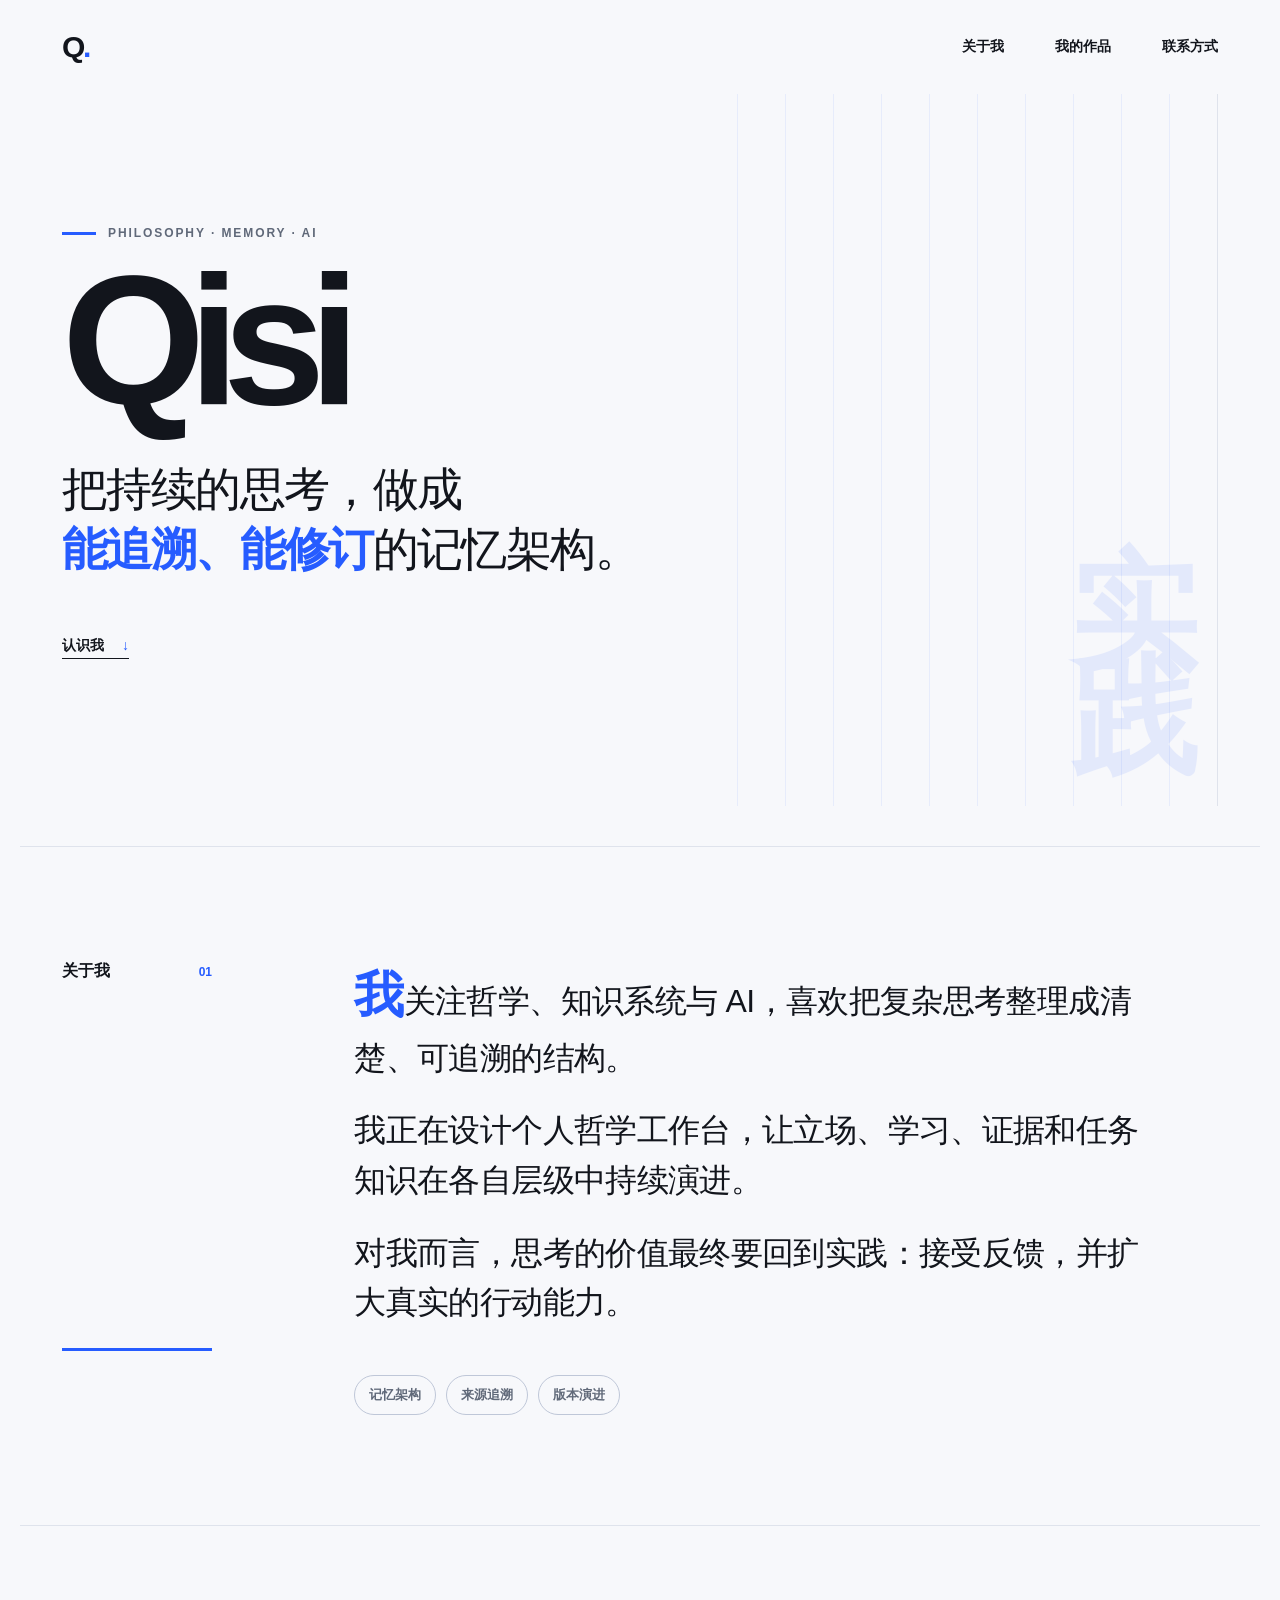
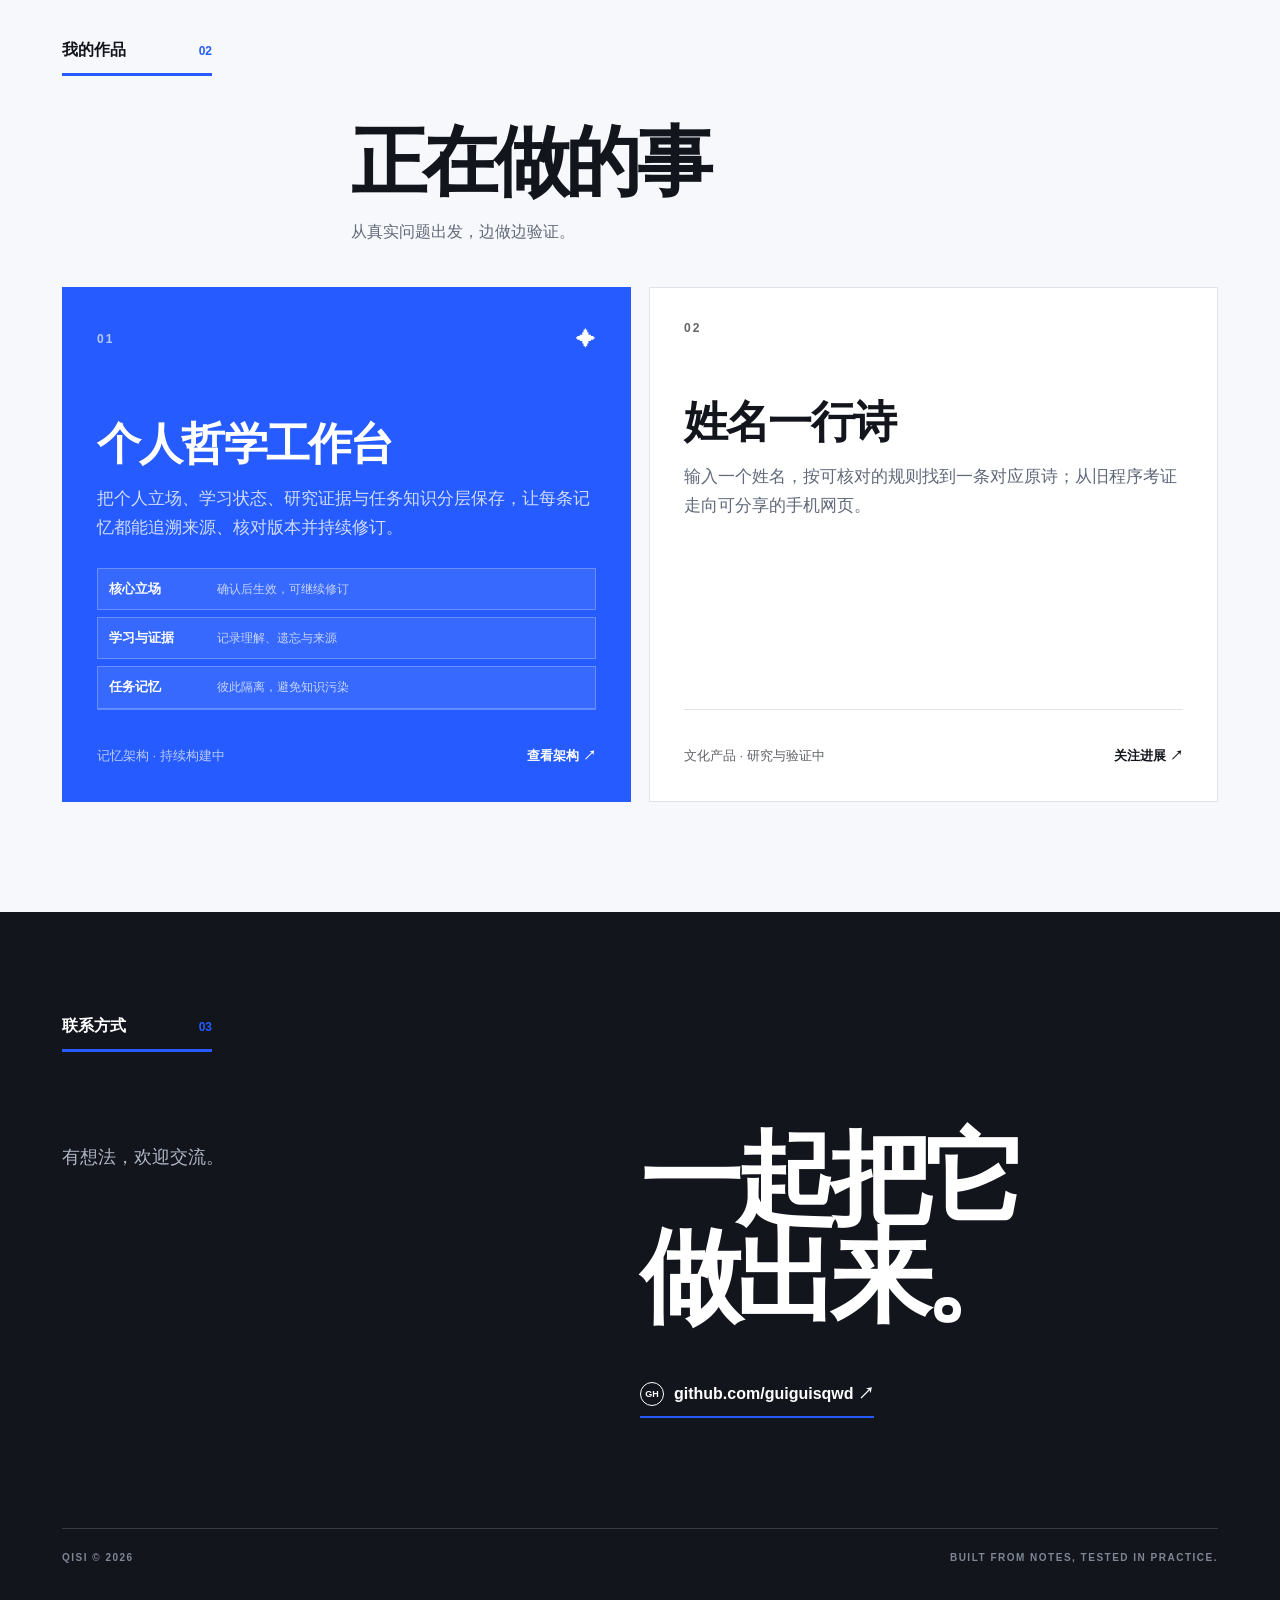
==== index.html @ e253b4a1 "Publish personal homepage" ====
<!doctype html>
<html lang="zh-CN">
<head>
  <meta charset="utf-8">
  <meta name="viewport" content="width=device-width, initial-scale=1">
  <meta name="description" content="Qisi 的个人主页：个人哲学工作台、记忆架构与正在进行的作品。">
  <meta name="theme-color" content="#f7f8fb">
  <title>Qisi · 个人哲学工作台与记忆架构</title>
  <style>
    :root{--ink:#12151c;--paper:#f7f8fb;--white:#fff;--blue:#265cff;--line:#dfe3ec;--muted:#606979}
    *{box-sizing:border-box}html{scroll-behavior:smooth}body{margin:0;background:var(--paper);color:var(--ink);font-family:Arial,"PingFang SC","Microsoft YaHei",sans-serif;font-size:16px;line-height:1.7;overflow-x:hidden}a{color:inherit;text-decoration:none}::selection{color:#fff;background:var(--blue)}
    .site-nav{position:absolute;inset:0 0 auto;z-index:10;max-width:1240px;height:94px;margin:auto;padding:0 42px;display:flex;align-items:center;justify-content:space-between}.monogram{font:800 30px/1 Arial,sans-serif;letter-spacing:-.08em}.monogram span{color:var(--blue)}.nav-links{display:flex;gap:clamp(24px,4vw,56px);font-size:14px;font-weight:700}.nav-links a{position:relative}.nav-links a::after{content:"";position:absolute;left:0;right:100%;bottom:-7px;height:2px;background:var(--blue);transition:right .2s ease}.nav-links a:hover::after,.nav-links a:focus-visible::after{right:0}
    .hero{min-height:720px;height:94vh;max-height:920px;position:relative;display:flex;flex-direction:column;justify-content:center;max-width:1240px;margin:auto;padding:110px 42px 70px;overflow:hidden}.hero::before{content:"";position:absolute;inset:94px 42px 40px 54%;background:repeating-linear-gradient(90deg,transparent 0 47px,rgba(38,92,255,.08) 47px 48px);border-right:1px solid var(--line)}.hero-kicker{display:flex;align-items:center;gap:12px;color:var(--muted);font:700 12px/1 Arial,sans-serif;letter-spacing:.16em}.hero-kicker span{width:34px;height:3px;background:var(--blue)}.hero h1{margin:30px 0 8px;font:800 clamp(88px,15vw,184px)/.78 Arial,sans-serif;letter-spacing:-.09em;position:relative}.hero-line{margin:38px 0 0;max-width:700px;font-size:clamp(25px,3.6vw,48px);line-height:1.32;letter-spacing:-.035em;position:relative}.hero-line em{color:var(--blue);font-style:normal;font-weight:750}.down-link{width:max-content;margin-top:54px;font-size:14px;font-weight:700;border-bottom:1px solid var(--ink)}.down-link span{margin-left:14px;color:var(--blue)}.hero-mark{position:absolute;right:6%;bottom:9%;color:var(--blue);font:800 clamp(74px,10vw,132px)/.82 "PingFang SC",sans-serif;opacity:.09;letter-spacing:-.1em}
    .section{max-width:1240px;margin:auto;padding:110px 42px}.section-label{display:flex;align-items:baseline;justify-content:space-between;width:150px;padding-bottom:10px;border-bottom:3px solid var(--blue);font-weight:800}.section-label span{color:var(--blue);font:700 12px/1 Arial,sans-serif}.about{border-top:1px solid var(--line);display:grid;grid-template-columns:190px 1fr;column-gap:8vw}.about-copy{max-width:790px}.about-copy p{margin:0 0 23px;font-size:clamp(22px,2.5vw,34px);line-height:1.55;letter-spacing:-.02em}.about-copy p:first-child::first-letter{color:var(--blue);font-size:1.55em;font-weight:800}.principles{grid-column:2;display:flex;gap:10px;flex-wrap:wrap;margin-top:24px}.principles span{padding:8px 14px;border:1px solid #bfc7d8;border-radius:99px;color:var(--muted);font-size:13px;font-weight:700}
    .work{border-top:1px solid var(--line)}.work-heading{margin:48px 0 42px 25%}.work-heading h2{margin:0;font-size:clamp(42px,6vw,76px);line-height:1;letter-spacing:-.06em}.work-heading p{margin:18px 0 0;color:var(--muted)}.project-grid{display:grid;grid-template-columns:repeat(2,minmax(0,1fr));gap:18px}.project-card{min-height:430px;display:flex;flex-direction:column;padding:34px;border:1px solid var(--line);background:var(--white);transition:transform .2s ease,box-shadow .2s ease}.project-card:hover{transform:translateY(-4px);box-shadow:0 18px 46px rgba(24,34,68,.09)}.project-card.featured{color:#fff;background:var(--blue);border-color:var(--blue)}.card-top,.card-bottom{display:flex;align-items:center;justify-content:space-between}.project-index{font:700 12px/1 Arial,sans-serif;letter-spacing:.18em;opacity:.66}.spark{font-size:20px}.project-card h3{margin:65px 0 18px;font-size:clamp(28px,4vw,44px);line-height:1.05;letter-spacing:-.04em}.project-card>p{max-width:500px;margin:0;color:var(--muted);font-size:17px}.project-card.featured>p{color:rgba(255,255,255,.78)}.memory-layers{display:grid;gap:7px;margin-top:25px}.memory-layer{display:grid;grid-template-columns:96px 1fr;align-items:center;gap:12px;padding:9px 11px;border:1px solid rgba(255,255,255,.25);background:rgba(255,255,255,.08);font-size:12px}.memory-layer strong{font-size:13px}.memory-layer span{color:rgba(255,255,255,.72)}.card-bottom{gap:20px;margin-top:auto;padding-top:35px;border-top:1px solid var(--line);font-size:13px}.featured .card-bottom{border-color:rgba(255,255,255,.26)}.card-bottom>span{opacity:.67}.card-bottom a{display:inline-flex;align-items:center;gap:5px;font-weight:800;white-space:nowrap}
    .contact{max-width:none;padding:100px max(42px,calc((100vw - 1156px)/2));color:#fff;background:var(--ink)}.contact-content{display:grid;grid-template-columns:1fr 1fr;align-items:end;margin-top:78px}.contact-kicker{align-self:start;margin:12px 0 0;color:#aeb5c4;font-size:18px}.contact h2{margin:0;font-size:clamp(58px,8vw,108px);line-height:.96;letter-spacing:-.07em}.contact-link{grid-column:2;width:max-content;display:inline-flex;align-items:center;gap:10px;margin-top:54px;padding-bottom:8px;border-bottom:2px solid var(--blue);font-weight:700}.gh-mark{display:inline-grid;place-items:center;width:24px;height:24px;border:1px solid currentColor;border-radius:50%;font:800 9px/1 Arial,sans-serif}footer{display:flex;justify-content:space-between;gap:20px;margin-top:110px;padding-top:22px;border-top:1px solid #353a45;color:#7f8796;font:700 10px/1.3 Arial,sans-serif;letter-spacing:.15em}
    @media(max-width:720px){.site-nav{height:72px;padding:0 20px}.nav-links{gap:18px;font-size:12px}.nav-links a:first-child{display:none}.hero{min-height:640px;height:90vh;padding:92px 20px 48px}.hero::before{inset:72px 20px 32px 68%}.hero h1{font-size:clamp(78px,27vw,124px)}.hero-line{font-size:27px}.hero-mark{right:7%;bottom:7%;font-size:74px}.section{padding:76px 20px}.about{grid-template-columns:1fr}.about-copy{margin-top:44px}.about-copy p{font-size:22px}.principles{grid-column:1}.work-heading{margin:44px 0 34px}.project-grid{grid-template-columns:1fr}.project-card{min-height:390px;padding:28px}.contact{padding:78px 20px 38px}.contact-content{grid-template-columns:1fr;margin-top:52px}.contact h2{margin-top:32px;font-size:64px}.contact-link{grid-column:1;font-size:14px}footer{align-items:flex-start;flex-direction:column;margin-top:88px}}
    @media(prefers-reduced-motion:reduce){html{scroll-behavior:auto}*,*::before,*::after{transition:none!important}}
  </style>
</head>
<body>
  <nav class="site-nav" aria-label="页面导航"><a class="monogram" href="#top" aria-label="返回顶部">Q<span>.</span></a><div class="nav-links"><a href="#about">关于我</a><a href="#work">我的作品</a><a href="#contact">联系方式</a></div></nav>
  <main>
    <section class="hero" id="top"><div class="hero-kicker"><span></span> PHILOSOPHY · MEMORY · AI</div><h1>Qisi</h1><p class="hero-line">把持续的思考，做成<br><em>能追溯、能修订</em>的记忆架构。</p><a class="down-link" href="#about">认识我 <span aria-hidden="true">↓</span></a><div class="hero-mark" aria-hidden="true">实<br>践</div></section>
    <section class="section about" id="about"><div class="section-label">关于我 <span>01</span></div><div class="about-copy"><p>我关注哲学、知识系统与 AI，喜欢把复杂思考整理成清楚、可追溯的结构。</p><p>我正在设计个人哲学工作台，让立场、学习、证据和任务知识在各自层级中持续演进。</p><p>对我而言，思考的价值最终要回到实践：接受反馈，并扩大真实的行动能力。</p></div><div class="principles" aria-label="关注方向"><span>记忆架构</span><span>来源追溯</span><span>版本演进</span></div></section>
    <section class="section work" id="work"><div class="section-label">我的作品 <span>02</span></div><div class="work-heading"><h2>正在做的事</h2><p>从真实问题出发，边做边验证。</p></div><div class="project-grid">
      <article class="project-card featured" id="architecture"><div class="card-top"><span class="project-index">01</span><span class="spark" aria-hidden="true">✦</span></div><h3>个人哲学工作台</h3><p>把个人立场、学习状态、研究证据与任务知识分层保存，让每条记忆都能追溯来源、核对版本并持续修订。</p><div class="memory-layers" aria-label="记忆架构的三个层次"><div class="memory-layer"><strong>核心立场</strong><span>确认后生效，可继续修订</span></div><div class="memory-layer"><strong>学习与证据</strong><span>记录理解、遗忘与来源</span></div><div class="memory-layer"><strong>任务记忆</strong><span>彼此隔离，避免知识污染</span></div></div><div class="card-bottom"><span>记忆架构 · 持续构建中</span><a href="#architecture">查看架构 ↗</a></div></article>
      <article class="project-card"><div class="card-top"><span class="project-index">02</span></div><h3>姓名一行诗</h3><p>输入一个姓名，按可核对的规则找到一条对应原诗；从旧程序考证走向可分享的手机网页。</p><div class="card-bottom"><span>文化产品 · 研究与验证中</span><a href="#contact">关注进展 ↗</a></div></article>
    </div></section>
    <section class="section contact" id="contact"><div class="section-label">联系方式 <span>03</span></div><div class="contact-content"><p class="contact-kicker">有想法，欢迎交流。</p><h2>一起把它<br>做出来。</h2><a class="contact-link" href="https://github.com/guiguisqwd" target="_blank" rel="noreferrer"><span class="gh-mark" aria-hidden="true">GH</span> github.com/guiguisqwd ↗</a></div><footer><span>QISI © 2026</span><span>BUILT FROM NOTES, TESTED IN PRACTICE.</span></footer></section>
  </main>
</body>
</html>
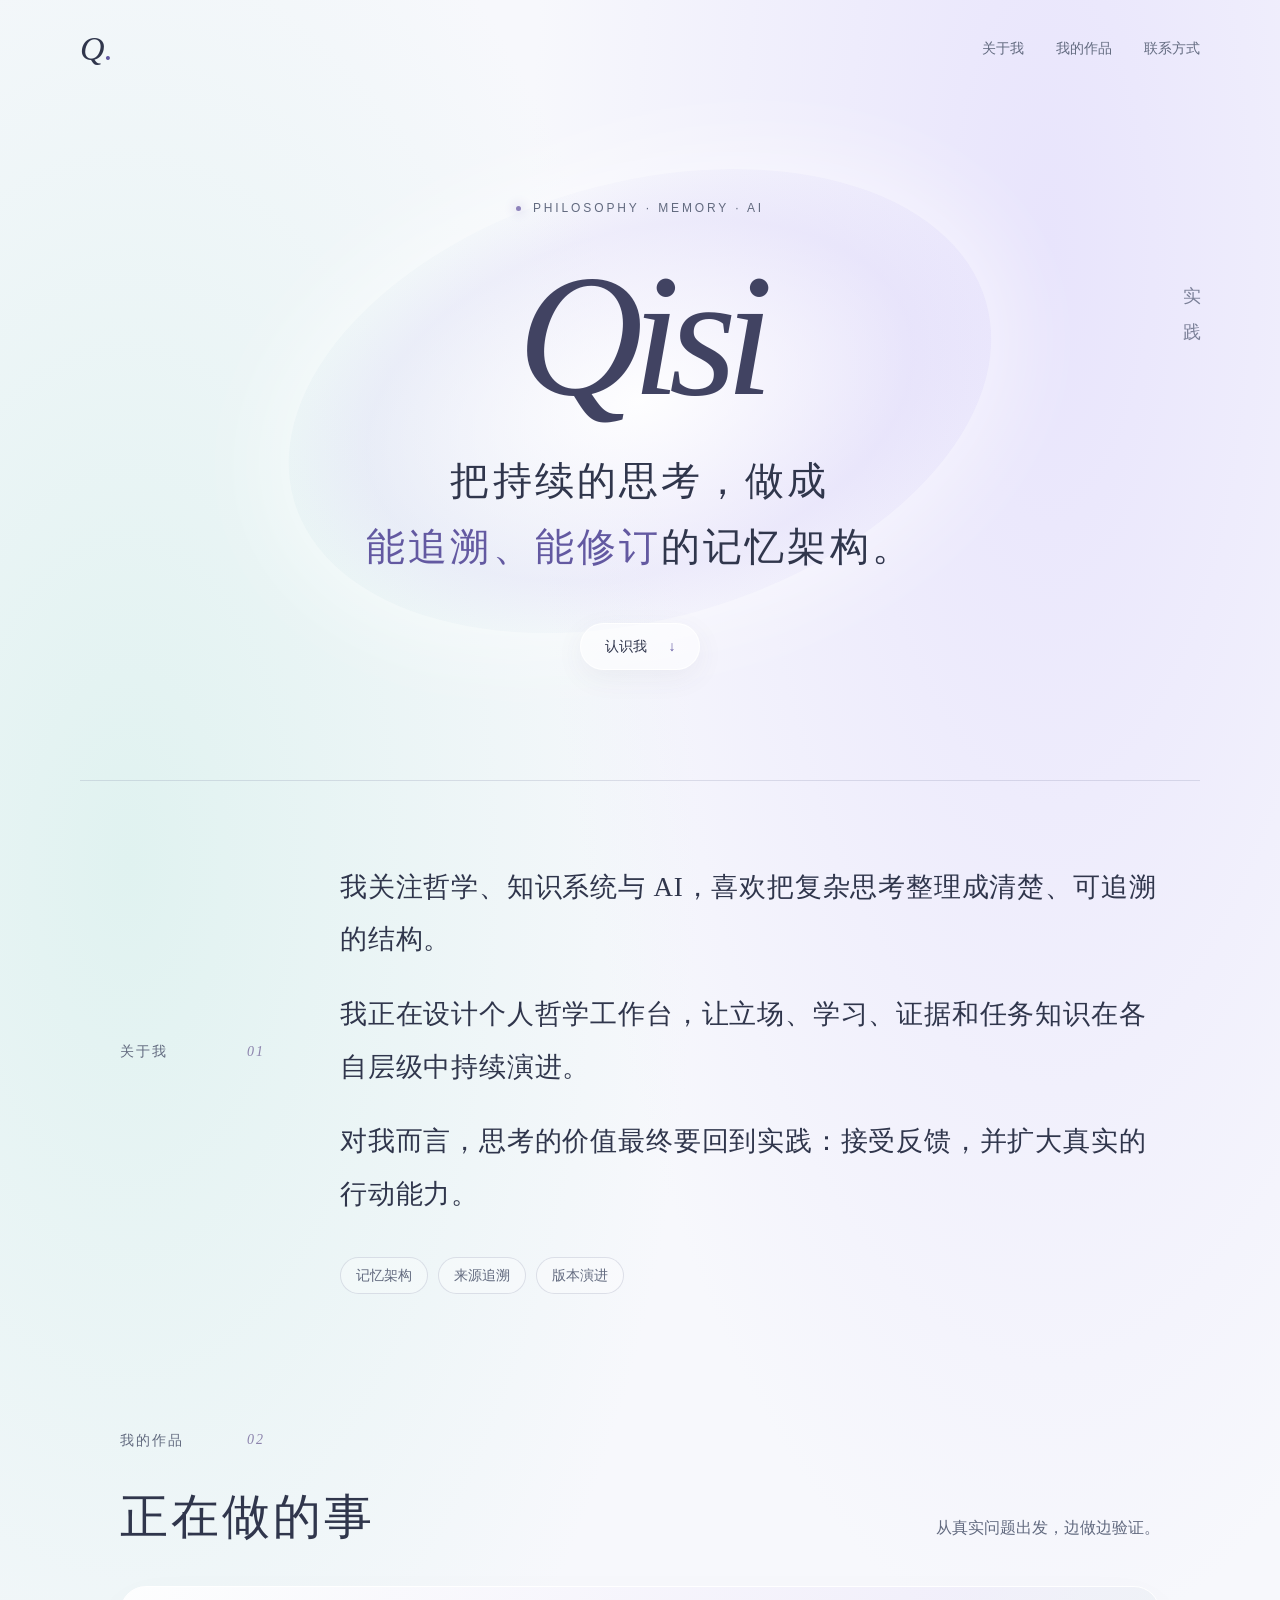
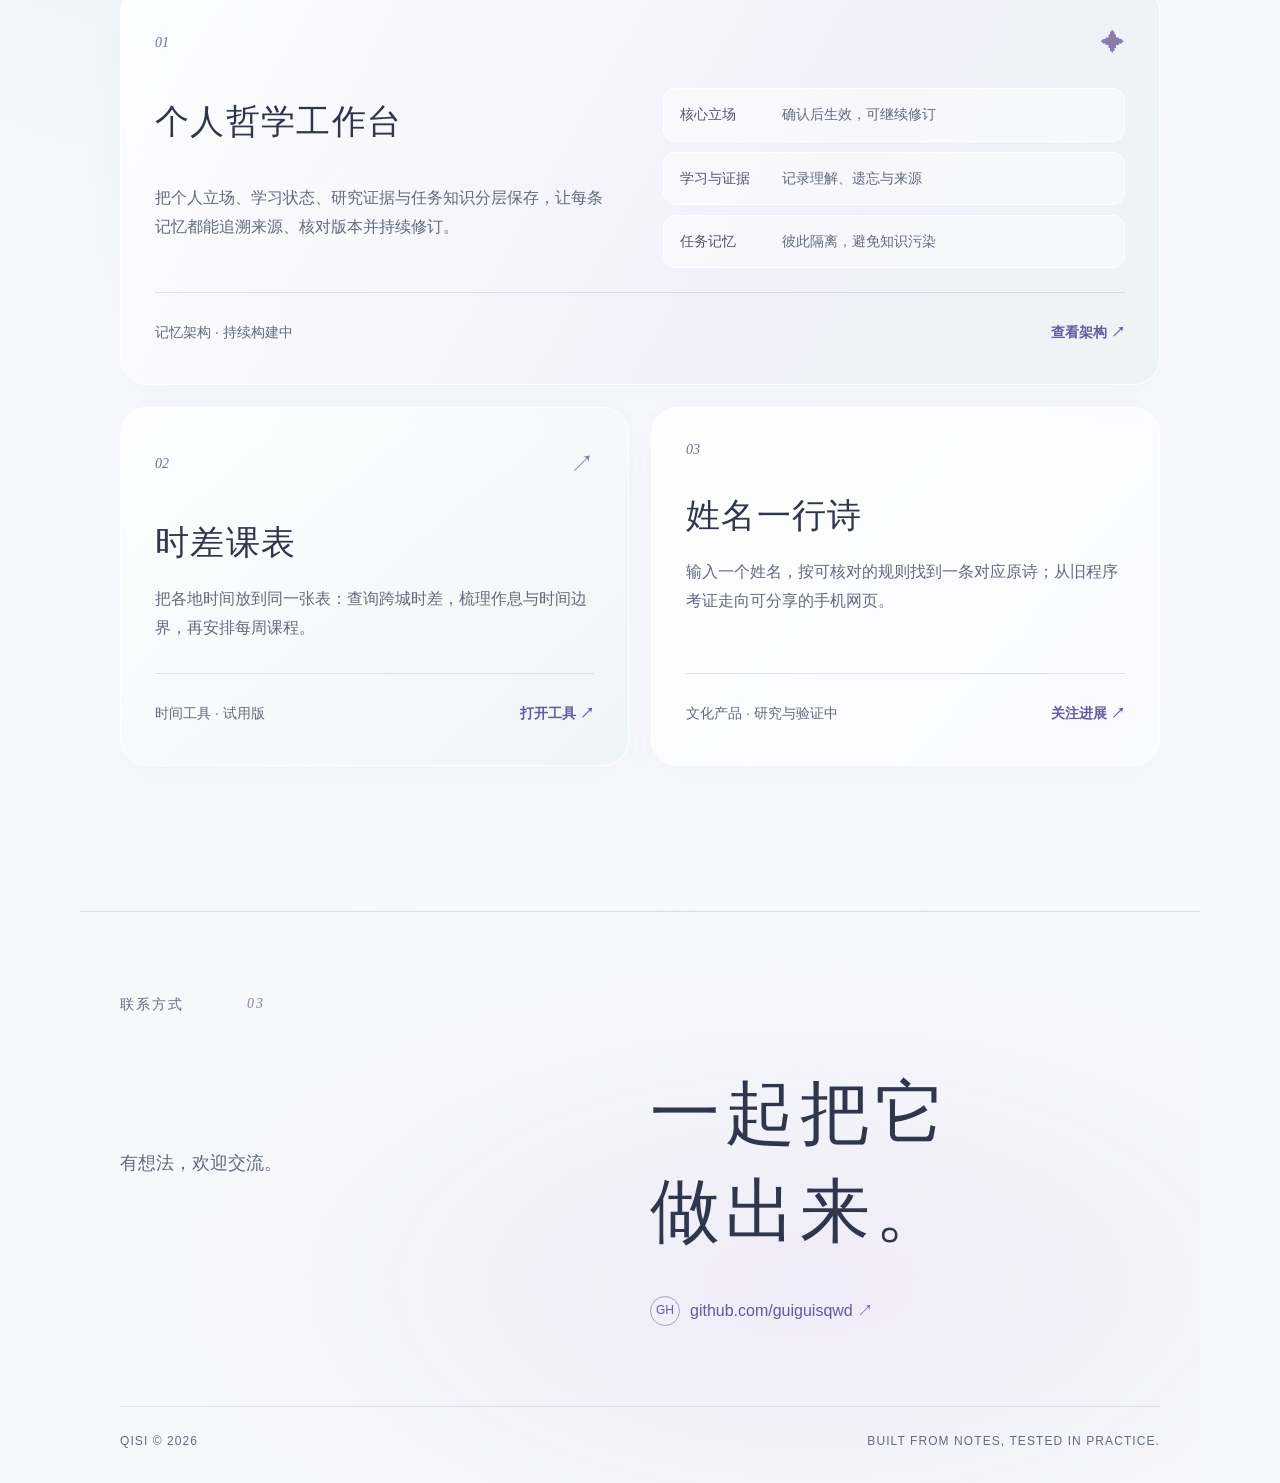
==== commit 3089c304: "Add timezone planner and soften homepage design" ====
--- a/index.html
+++ b/index.html
@@ -3,18 +3,18 @@
 <head>
   <meta charset="utf-8">
   <meta name="viewport" content="width=device-width, initial-scale=1">
-  <meta name="description" content="Qisi 的个人主页：个人哲学工作台、记忆架构与正在进行的作品。">
-  <meta name="theme-color" content="#f7f8fb">
+  <meta name="description" content="Qisi 的个人主页：个人哲学工作台、记忆架构、时差课表与正在进行的作品。">
+  <meta name="theme-color" content="#f7f8fc">
   <title>Qisi · 个人哲学工作台与记忆架构</title>
   <style>
-    :root{--ink:#12151c;--paper:#f7f8fb;--white:#fff;--blue:#265cff;--line:#dfe3ec;--muted:#606979}
-    *{box-sizing:border-box}html{scroll-behavior:smooth}body{margin:0;background:var(--paper);color:var(--ink);font-family:Arial,"PingFang SC","Microsoft YaHei",sans-serif;font-size:16px;line-height:1.7;overflow-x:hidden}a{color:inherit;text-decoration:none}::selection{color:#fff;background:var(--blue)}
-    .site-nav{position:absolute;inset:0 0 auto;z-index:10;max-width:1240px;height:94px;margin:auto;padding:0 42px;display:flex;align-items:center;justify-content:space-between}.monogram{font:800 30px/1 Arial,sans-serif;letter-spacing:-.08em}.monogram span{color:var(--blue)}.nav-links{display:flex;gap:clamp(24px,4vw,56px);font-size:14px;font-weight:700}.nav-links a{position:relative}.nav-links a::after{content:"";position:absolute;left:0;right:100%;bottom:-7px;height:2px;background:var(--blue);transition:right .2s ease}.nav-links a:hover::after,.nav-links a:focus-visible::after{right:0}
-    .hero{min-height:720px;height:94vh;max-height:920px;position:relative;display:flex;flex-direction:column;justify-content:center;max-width:1240px;margin:auto;padding:110px 42px 70px;overflow:hidden}.hero::before{content:"";position:absolute;inset:94px 42px 40px 54%;background:repeating-linear-gradient(90deg,transparent 0 47px,rgba(38,92,255,.08) 47px 48px);border-right:1px solid var(--line)}.hero-kicker{display:flex;align-items:center;gap:12px;color:var(--muted);font:700 12px/1 Arial,sans-serif;letter-spacing:.16em}.hero-kicker span{width:34px;height:3px;background:var(--blue)}.hero h1{margin:30px 0 8px;font:800 clamp(88px,15vw,184px)/.78 Arial,sans-serif;letter-spacing:-.09em;position:relative}.hero-line{margin:38px 0 0;max-width:700px;font-size:clamp(25px,3.6vw,48px);line-height:1.32;letter-spacing:-.035em;position:relative}.hero-line em{color:var(--blue);font-style:normal;font-weight:750}.down-link{width:max-content;margin-top:54px;font-size:14px;font-weight:700;border-bottom:1px solid var(--ink)}.down-link span{margin-left:14px;color:var(--blue)}.hero-mark{position:absolute;right:6%;bottom:9%;color:var(--blue);font:800 clamp(74px,10vw,132px)/.82 "PingFang SC",sans-serif;opacity:.09;letter-spacing:-.1em}
-    .section{max-width:1240px;margin:auto;padding:110px 42px}.section-label{display:flex;align-items:baseline;justify-content:space-between;width:150px;padding-bottom:10px;border-bottom:3px solid var(--blue);font-weight:800}.section-label span{color:var(--blue);font:700 12px/1 Arial,sans-serif}.about{border-top:1px solid var(--line);display:grid;grid-template-columns:190px 1fr;column-gap:8vw}.about-copy{max-width:790px}.about-copy p{margin:0 0 23px;font-size:clamp(22px,2.5vw,34px);line-height:1.55;letter-spacing:-.02em}.about-copy p:first-child::first-letter{color:var(--blue);font-size:1.55em;font-weight:800}.principles{grid-column:2;display:flex;gap:10px;flex-wrap:wrap;margin-top:24px}.principles span{padding:8px 14px;border:1px solid #bfc7d8;border-radius:99px;color:var(--muted);font-size:13px;font-weight:700}
-    .work{border-top:1px solid var(--line)}.work-heading{margin:48px 0 42px 25%}.work-heading h2{margin:0;font-size:clamp(42px,6vw,76px);line-height:1;letter-spacing:-.06em}.work-heading p{margin:18px 0 0;color:var(--muted)}.project-grid{display:grid;grid-template-columns:repeat(2,minmax(0,1fr));gap:18px}.project-card{min-height:430px;display:flex;flex-direction:column;padding:34px;border:1px solid var(--line);background:var(--white);transition:transform .2s ease,box-shadow .2s ease}.project-card:hover{transform:translateY(-4px);box-shadow:0 18px 46px rgba(24,34,68,.09)}.project-card.featured{color:#fff;background:var(--blue);border-color:var(--blue)}.card-top,.card-bottom{display:flex;align-items:center;justify-content:space-between}.project-index{font:700 12px/1 Arial,sans-serif;letter-spacing:.18em;opacity:.66}.spark{font-size:20px}.project-card h3{margin:65px 0 18px;font-size:clamp(28px,4vw,44px);line-height:1.05;letter-spacing:-.04em}.project-card>p{max-width:500px;margin:0;color:var(--muted);font-size:17px}.project-card.featured>p{color:rgba(255,255,255,.78)}.memory-layers{display:grid;gap:7px;margin-top:25px}.memory-layer{display:grid;grid-template-columns:96px 1fr;align-items:center;gap:12px;padding:9px 11px;border:1px solid rgba(255,255,255,.25);background:rgba(255,255,255,.08);font-size:12px}.memory-layer strong{font-size:13px}.memory-layer span{color:rgba(255,255,255,.72)}.card-bottom{gap:20px;margin-top:auto;padding-top:35px;border-top:1px solid var(--line);font-size:13px}.featured .card-bottom{border-color:rgba(255,255,255,.26)}.card-bottom>span{opacity:.67}.card-bottom a{display:inline-flex;align-items:center;gap:5px;font-weight:800;white-space:nowrap}
-    .contact{max-width:none;padding:100px max(42px,calc((100vw - 1156px)/2));color:#fff;background:var(--ink)}.contact-content{display:grid;grid-template-columns:1fr 1fr;align-items:end;margin-top:78px}.contact-kicker{align-self:start;margin:12px 0 0;color:#aeb5c4;font-size:18px}.contact h2{margin:0;font-size:clamp(58px,8vw,108px);line-height:.96;letter-spacing:-.07em}.contact-link{grid-column:2;width:max-content;display:inline-flex;align-items:center;gap:10px;margin-top:54px;padding-bottom:8px;border-bottom:2px solid var(--blue);font-weight:700}.gh-mark{display:inline-grid;place-items:center;width:24px;height:24px;border:1px solid currentColor;border-radius:50%;font:800 9px/1 Arial,sans-serif}footer{display:flex;justify-content:space-between;gap:20px;margin-top:110px;padding-top:22px;border-top:1px solid #353a45;color:#7f8796;font:700 10px/1.3 Arial,sans-serif;letter-spacing:.15em}
-    @media(max-width:720px){.site-nav{height:72px;padding:0 20px}.nav-links{gap:18px;font-size:12px}.nav-links a:first-child{display:none}.hero{min-height:640px;height:90vh;padding:92px 20px 48px}.hero::before{inset:72px 20px 32px 68%}.hero h1{font-size:clamp(78px,27vw,124px)}.hero-line{font-size:27px}.hero-mark{right:7%;bottom:7%;font-size:74px}.section{padding:76px 20px}.about{grid-template-columns:1fr}.about-copy{margin-top:44px}.about-copy p{font-size:22px}.principles{grid-column:1}.work-heading{margin:44px 0 34px}.project-grid{grid-template-columns:1fr}.project-card{min-height:390px;padding:28px}.contact{padding:78px 20px 38px}.contact-content{grid-template-columns:1fr;margin-top:52px}.contact h2{margin-top:32px;font-size:64px}.contact-link{grid-column:1;font-size:14px}footer{align-items:flex-start;flex-direction:column;margin-top:88px}}
+    :root{--ink:#30364c;--paper:#f7f8fc;--blue:#6359a1;--muted:#626a7f;--line:rgba(110,118,151,.2)}
+    *{box-sizing:border-box}html{scroll-behavior:smooth;scroll-padding-top:32px}body{margin:0;color:var(--ink);background:radial-gradient(ellipse at 82% 8%,#e8e4fc 0,transparent 35%),radial-gradient(ellipse at 10% 28%,#e0f2f0 0,transparent 35%),#f7f8fc;font:16px/1.8 Arial,"PingFang SC","Microsoft YaHei",sans-serif}a{color:inherit;text-decoration:none}a:focus-visible{outline:2px solid var(--blue);outline-offset:6px;border-radius:6px}::selection{background:#ded6f6;color:#30364c}
+    .site-nav{max-width:1200px;margin:auto;padding:32px 40px;display:flex;align-items:center;justify-content:space-between}.monogram{font:italic 34px/1 Georgia,serif}.monogram span{color:var(--blue)}.nav-links{display:flex;gap:32px;font-size:14px;color:var(--muted)}.nav-links a{transition:color .2s}.nav-links a:hover{color:var(--blue)}
+    .hero{position:relative;isolation:isolate;max-width:1200px;margin:auto;min-height:680px;padding:100px 40px 110px;display:flex;flex-direction:column;align-items:center;text-align:center}.hero::before{content:"";position:absolute;z-index:-1;width:min(72vw,720px);aspect-ratio:1.65;border-radius:50%;top:85px;left:50%;transform:translateX(-50%) rotate(-16deg);background:radial-gradient(ellipse,rgba(255,255,255,.88),rgba(219,212,248,.26) 55%,transparent 72%);box-shadow:0 0 90px 22px rgba(255,255,255,.48)}.hero-kicker{display:flex;align-items:center;gap:12px;font-size:12px;letter-spacing:.24em;color:var(--muted)}.hero-kicker span{height:5px;width:5px;border-radius:50%;background:#8e83bb;box-shadow:0 0 12px #9c8ccb}.hero h1{font:italic 400 clamp(100px,14vw,174px)/1.06 Georgia,"Times New Roman",serif;letter-spacing:-.065em;margin:24px 0 20px;color:#414362}.hero-line{font-family:"Songti SC","STSong",Georgia,serif;font-size:clamp(25px,3.3vw,39px);line-height:1.7;letter-spacing:.08em;margin:0;max-width:850px}.hero-line em{font-style:normal;color:var(--blue)}.down-link{margin-top:42px;border:1px solid rgba(255,255,255,.9);border-radius:99px;padding:10px 24px;background:rgba(255,255,255,.5);box-shadow:0 8px 28px #484d7510;font-size:14px}.down-link span{margin-left:18px;color:var(--blue)}.hero-mark{position:absolute;right:35px;top:180px;font:18px/2 "Songti SC",serif;letter-spacing:.25em;color:#7b8098}
+    .section{max-width:1120px;padding:80px 40px;margin:auto}.section-label{display:flex;justify-content:space-between;align-items:center;width:145px;font-size:14px;letter-spacing:.14em;color:var(--muted)}.section-label span{font:italic 14px Georgia,serif;color:#8c83ac}.about{display:grid;grid-template-columns:180px minmax(0,1fr);gap:0 40px;border-top:1px solid var(--line)}.about-copy p{margin:0 0 22px;font-size:clamp(20px,2.3vw,27px);font-family:"Songti SC","STSong",serif;line-height:1.95;letter-spacing:.03em}.principles{grid-column:2;display:flex;flex-wrap:wrap;gap:10px;margin-top:14px}.principles span{font-size:14px;color:var(--muted);border:1px solid var(--line);border-radius:99px;padding:5px 15px;background:#ffffff50}
+    .work{padding-top:54px}.work-heading{display:flex;justify-content:space-between;align-items:baseline;gap:24px;margin:30px 0 36px}.work-heading h2{font:400 clamp(34px,4vw,48px)/1.4 "Songti SC","STSong",serif;letter-spacing:.06em;margin:0}.work-heading p{margin:0;color:var(--muted)}.project-grid{display:grid;grid-template-columns:repeat(2,minmax(0,1fr));gap:22px}.project-card{position:relative;min-width:0;padding:34px;min-height:330px;display:flex;flex-direction:column;border:1px solid #fff;border-radius:26px;background:linear-gradient(130deg,#ffffffdc,#ffffff68);box-shadow:0 16px 45px #55597708;transition:transform .3s,box-shadow .3s}.project-card:hover{transform:translateY(-5px);box-shadow:0 22px 48px #55597714}.project-card.featured{grid-column:1/-1;display:grid;grid-template-columns:1fr 1fr;gap:0 45px;background:linear-gradient(120deg,#ffffffde,#eeeafa9c 65%,#e8f4f0b0)}.card-top{display:flex;justify-content:space-between;align-items:center;grid-column:1/-1}.project-index{font:italic 14px Georgia,serif;color:#6f738d}.spark{font-size:24px;color:#8a7caf}.project-card h3{margin:34px 0 18px;font:400 clamp(27px,3vw,34px)/1.4 "Songti SC","STSong",serif;letter-spacing:.04em}.project-card>p{color:var(--muted);margin:0 0 30px;font-size:16px}.featured h3{grid-column:1;grid-row:2}.featured>p{grid-column:1;grid-row:3}.memory-layers{grid-column:2;grid-row:2/4;align-self:center;display:grid;gap:10px;margin:24px 0}.memory-layer{display:grid;grid-template-columns:90px 1fr;gap:12px;padding:13px 16px;border-radius:12px;border:1px solid #fff;background:#ffffff70;font-size:14px}.memory-layer strong{font-weight:500;color:#585171}.memory-layer span{color:var(--muted)}.card-bottom{display:flex;justify-content:space-between;align-items:center;flex-wrap:wrap;gap:14px;grid-column:1/-1;border-top:1px solid var(--line);padding-top:22px;margin-top:auto;font-size:14px}.card-bottom>span{color:var(--muted)}.card-bottom a{color:var(--blue);font-weight:600;padding:5px 0}.timetable{background:linear-gradient(140deg,#ffffffdc,#e9f4f19e)}
+    .contact{max-width:1120px;margin:65px auto 0;border-top:1px solid var(--line);padding-bottom:30px;background:radial-gradient(ellipse at 65% 65%,#e8e2f58a,transparent 65%)}.contact-content{display:grid;grid-template-columns:1fr 1fr;align-items:center;margin-top:48px;gap:20px}.contact-kicker{color:var(--muted);margin:0;font-size:18px}.contact h2{font:400 clamp(42px,6vw,70px)/1.4 "Songti SC","STSong",serif;letter-spacing:.07em;margin:0}.contact-link{grid-column:2;display:flex;align-items:center;gap:10px;width:fit-content;max-width:100%;overflow-wrap:anywhere;font-size:16px;margin-top:15px;color:var(--blue)}.gh-mark{flex-shrink:0;display:grid;place-items:center;width:30px;height:30px;border:1px solid #a6a0bf;border-radius:50%;font-size:12px}footer{display:flex;justify-content:space-between;flex-wrap:wrap;gap:14px;border-top:1px solid var(--line);margin-top:80px;padding-top:24px;color:var(--muted);font-size:12px;letter-spacing:.09em}
+    @media(max-width:720px){.site-nav{padding:25px 22px}.nav-links{gap:18px;font-size:14px}.hero{min-height:590px;padding:80px 22px 80px}.hero-kicker{font-size:11px;letter-spacing:.15em}.hero h1{font-size:115px}.hero-line{font-size:25px;letter-spacing:.02em}.hero-mark{display:none}.section{padding:58px 22px}.about{grid-template-columns:1fr;gap:28px}.principles{grid-column:1;margin:0}.work-heading{display:block}.work-heading p{margin-top:12px}.project-grid{grid-template-columns:1fr}.project-card{padding:25px;min-height:310px;border-radius:22px}.project-card.featured{display:flex;gap:0}.project-card h3{margin-top:26px}.memory-layers{margin:0 0 26px;width:100%}.memory-layer{grid-template-columns:80px 1fr;padding:12px;gap:6px}.contact{margin-top:20px}.contact-content{grid-template-columns:1fr;gap:25px;margin-top:32px}.contact h2{font-size:52px}.contact-link{grid-column:1;font-size:14px}footer{margin-top:55px;line-height:1.7}}
     @media(prefers-reduced-motion:reduce){html{scroll-behavior:auto}*,*::before,*::after{transition:none!important}}
   </style>
 </head>
@@ -25,7 +25,8 @@
     <section class="section about" id="about"><div class="section-label">关于我 <span>01</span></div><div class="about-copy"><p>我关注哲学、知识系统与 AI，喜欢把复杂思考整理成清楚、可追溯的结构。</p><p>我正在设计个人哲学工作台，让立场、学习、证据和任务知识在各自层级中持续演进。</p><p>对我而言，思考的价值最终要回到实践：接受反馈，并扩大真实的行动能力。</p></div><div class="principles" aria-label="关注方向"><span>记忆架构</span><span>来源追溯</span><span>版本演进</span></div></section>
     <section class="section work" id="work"><div class="section-label">我的作品 <span>02</span></div><div class="work-heading"><h2>正在做的事</h2><p>从真实问题出发，边做边验证。</p></div><div class="project-grid">
       <article class="project-card featured" id="architecture"><div class="card-top"><span class="project-index">01</span><span class="spark" aria-hidden="true">✦</span></div><h3>个人哲学工作台</h3><p>把个人立场、学习状态、研究证据与任务知识分层保存，让每条记忆都能追溯来源、核对版本并持续修订。</p><div class="memory-layers" aria-label="记忆架构的三个层次"><div class="memory-layer"><strong>核心立场</strong><span>确认后生效，可继续修订</span></div><div class="memory-layer"><strong>学习与证据</strong><span>记录理解、遗忘与来源</span></div><div class="memory-layer"><strong>任务记忆</strong><span>彼此隔离，避免知识污染</span></div></div><div class="card-bottom"><span>记忆架构 · 持续构建中</span><a href="#architecture">查看架构 ↗</a></div></article>
-      <article class="project-card"><div class="card-top"><span class="project-index">02</span></div><h3>姓名一行诗</h3><p>输入一个姓名，按可核对的规则找到一条对应原诗；从旧程序考证走向可分享的手机网页。</p><div class="card-bottom"><span>文化产品 · 研究与验证中</span><a href="#contact">关注进展 ↗</a></div></article>
+      <article class="project-card timetable"><div class="card-top"><span class="project-index">02</span><span class="spark" aria-hidden="true">↗</span></div><h3>时差课表</h3><p>把各地时间放到同一张表：查询跨城时差，梳理作息与时间边界，再安排每周课程。</p><div class="card-bottom"><span>时间工具 · 试用版</span><a href="https://shicha-kebiao.guiguisqwd.chatgpt.site/" target="_blank" rel="noopener noreferrer" aria-label="打开时差课表（新窗口）">打开工具 ↗</a></div></article>
+      <article class="project-card"><div class="card-top"><span class="project-index">03</span></div><h3>姓名一行诗</h3><p>输入一个姓名，按可核对的规则找到一条对应原诗；从旧程序考证走向可分享的手机网页。</p><div class="card-bottom"><span>文化产品 · 研究与验证中</span><a href="#contact">关注进展 ↗</a></div></article>
     </div></section>
     <section class="section contact" id="contact"><div class="section-label">联系方式 <span>03</span></div><div class="contact-content"><p class="contact-kicker">有想法，欢迎交流。</p><h2>一起把它<br>做出来。</h2><a class="contact-link" href="https://github.com/guiguisqwd" target="_blank" rel="noreferrer"><span class="gh-mark" aria-hidden="true">GH</span> github.com/guiguisqwd ↗</a></div><footer><span>QISI © 2026</span><span>BUILT FROM NOTES, TESTED IN PRACTICE.</span></footer></section>
   </main>
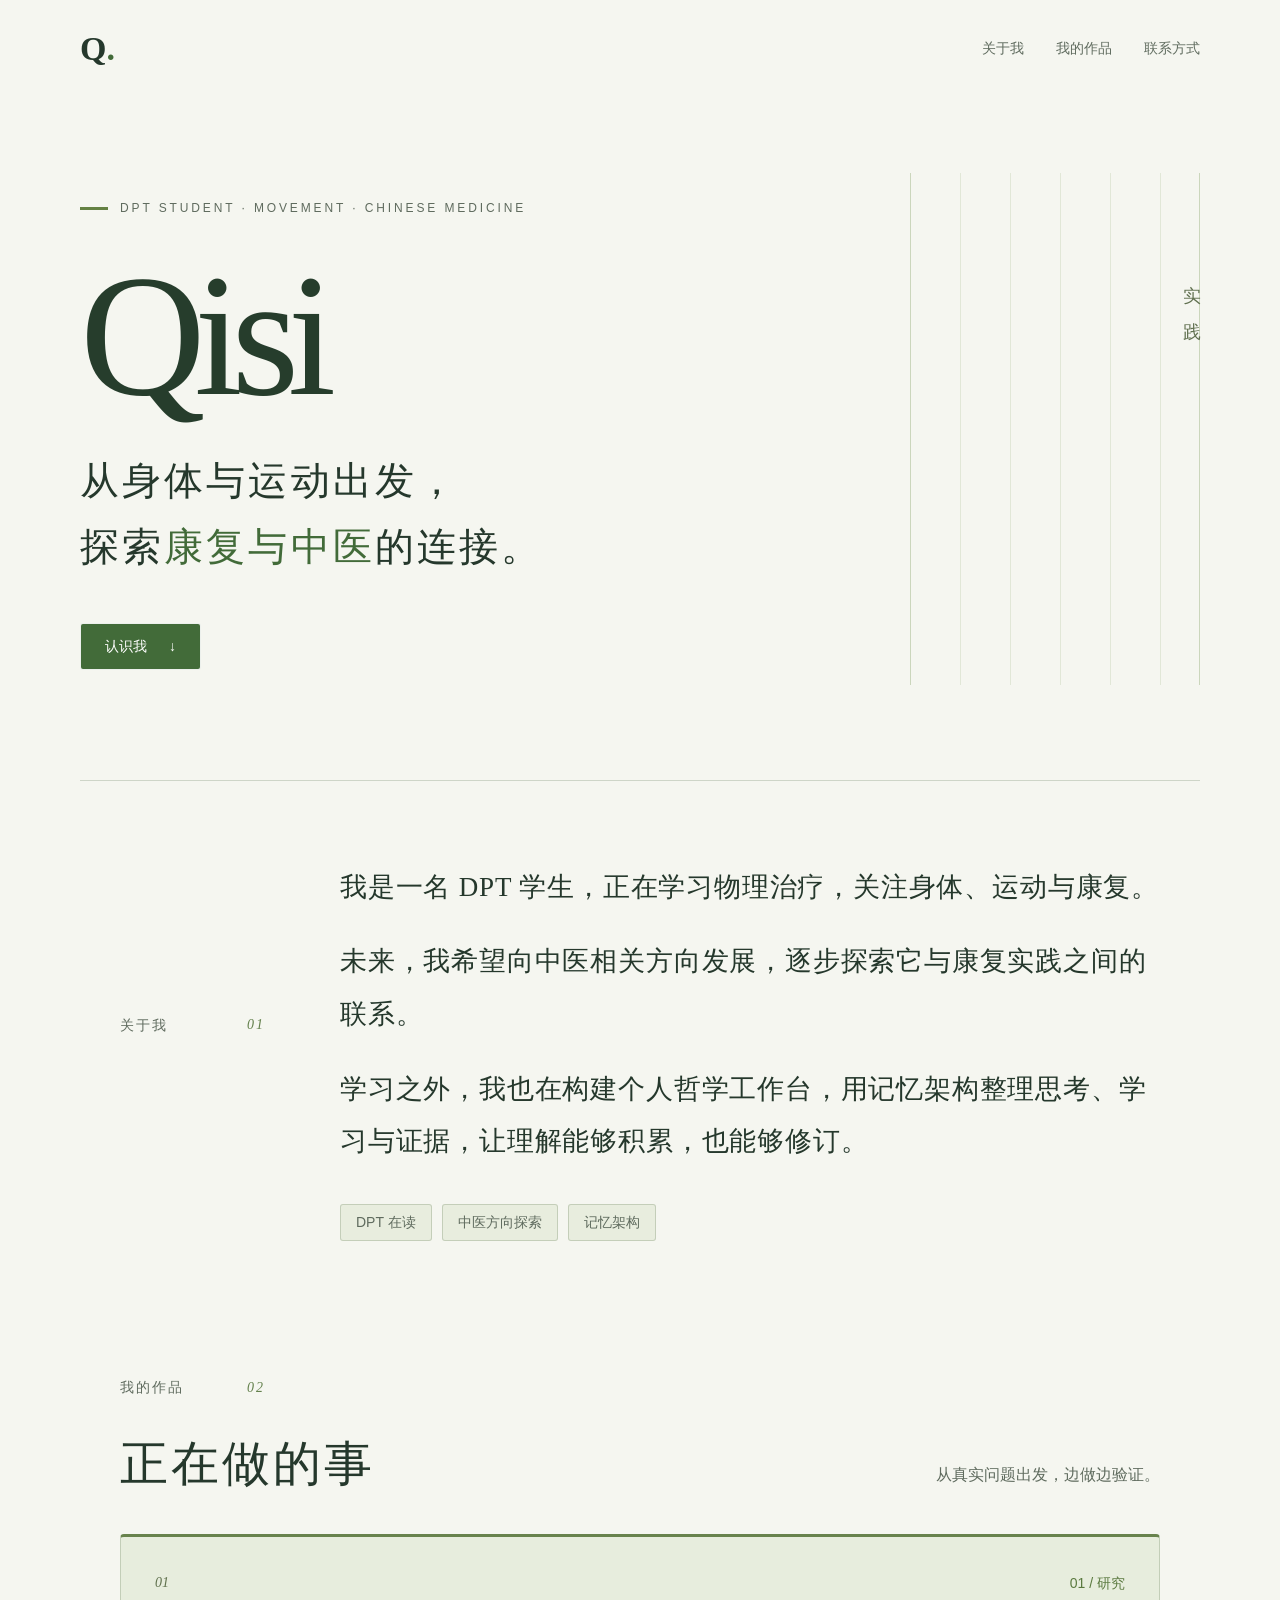
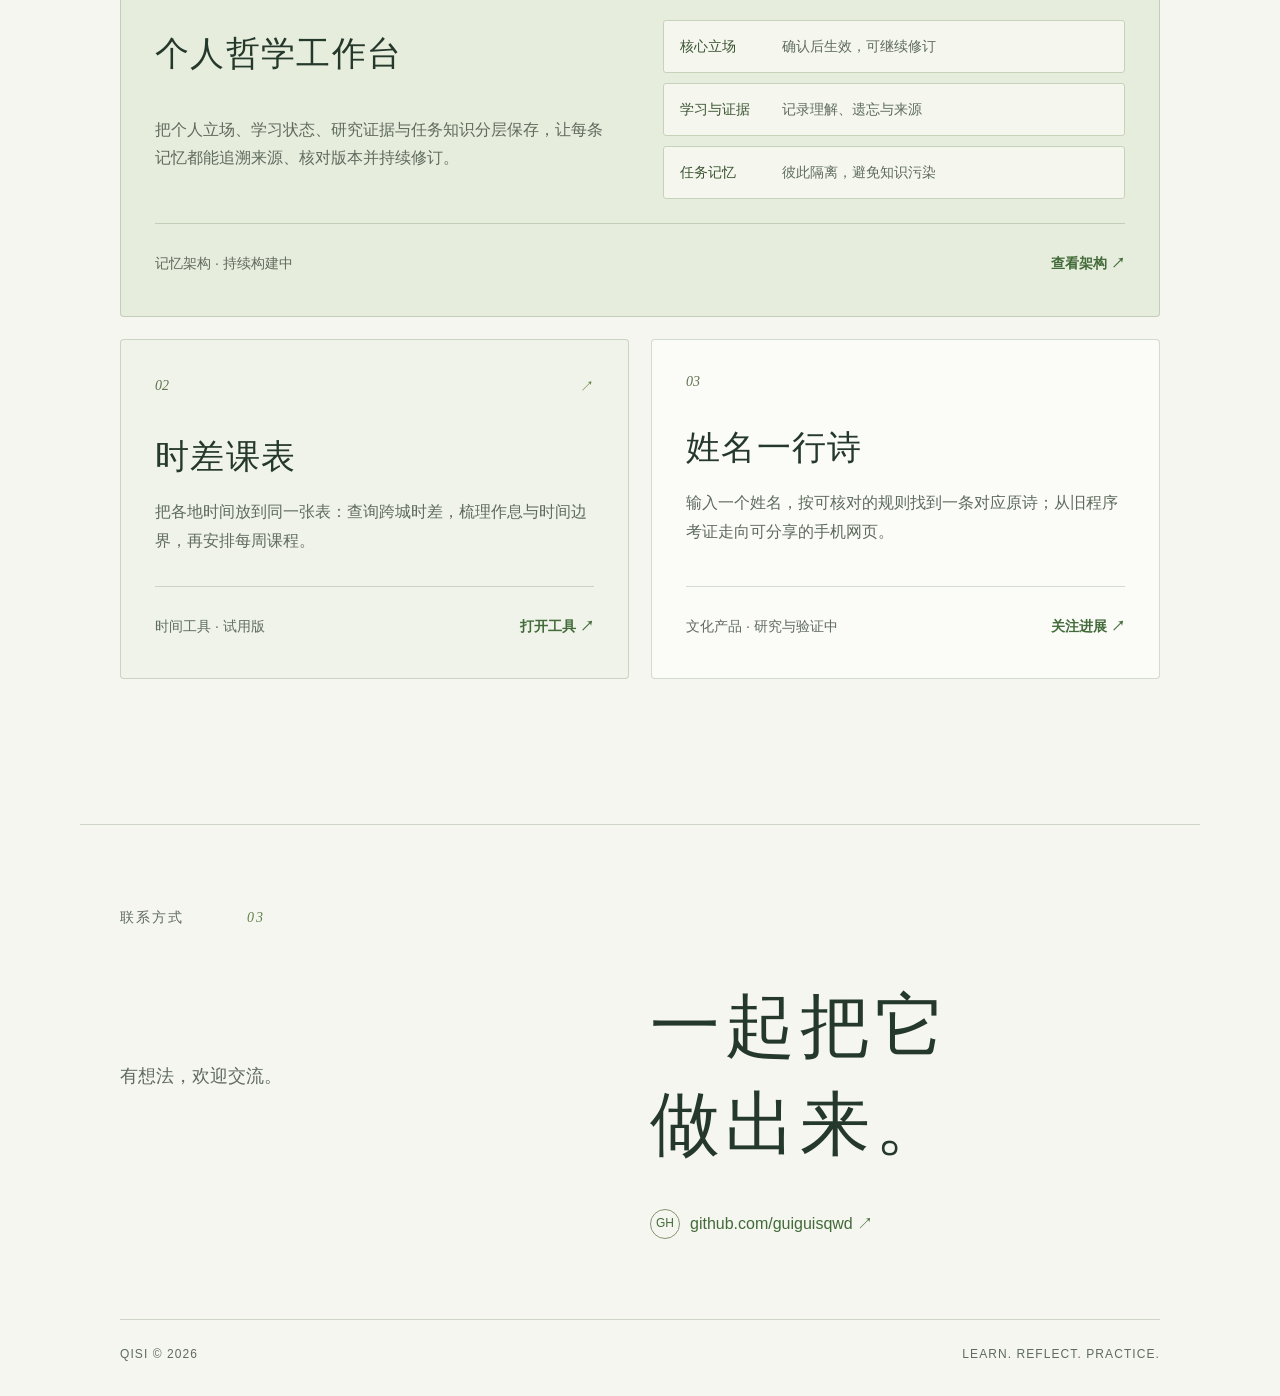
==== commit 83213ea9: "Use bamboo palette and introduce DPT study direction" ====
--- a/index.html
+++ b/index.html
@@ -3,32 +3,32 @@
 <head>
   <meta charset="utf-8">
   <meta name="viewport" content="width=device-width, initial-scale=1">
-  <meta name="description" content="Qisi 的个人主页：个人哲学工作台、记忆架构、时差课表与正在进行的作品。">
-  <meta name="theme-color" content="#f7f8fc">
-  <title>Qisi · 个人哲学工作台与记忆架构</title>
+  <meta name="description" content="Qisi，DPT 学生，未来希望向中医相关方向发展。记录学习、个人哲学工作台与工具实践。">
+  <meta name="theme-color" content="#f5f6f0">
+  <title>Qisi · DPT 学生 · 中医与康复探索</title>
   <style>
-    :root{--ink:#30364c;--paper:#f7f8fc;--blue:#6359a1;--muted:#626a7f;--line:rgba(110,118,151,.2)}
-    *{box-sizing:border-box}html{scroll-behavior:smooth;scroll-padding-top:32px}body{margin:0;color:var(--ink);background:radial-gradient(ellipse at 82% 8%,#e8e4fc 0,transparent 35%),radial-gradient(ellipse at 10% 28%,#e0f2f0 0,transparent 35%),#f7f8fc;font:16px/1.8 Arial,"PingFang SC","Microsoft YaHei",sans-serif}a{color:inherit;text-decoration:none}a:focus-visible{outline:2px solid var(--blue);outline-offset:6px;border-radius:6px}::selection{background:#ded6f6;color:#30364c}
-    .site-nav{max-width:1200px;margin:auto;padding:32px 40px;display:flex;align-items:center;justify-content:space-between}.monogram{font:italic 34px/1 Georgia,serif}.monogram span{color:var(--blue)}.nav-links{display:flex;gap:32px;font-size:14px;color:var(--muted)}.nav-links a{transition:color .2s}.nav-links a:hover{color:var(--blue)}
-    .hero{position:relative;isolation:isolate;max-width:1200px;margin:auto;min-height:680px;padding:100px 40px 110px;display:flex;flex-direction:column;align-items:center;text-align:center}.hero::before{content:"";position:absolute;z-index:-1;width:min(72vw,720px);aspect-ratio:1.65;border-radius:50%;top:85px;left:50%;transform:translateX(-50%) rotate(-16deg);background:radial-gradient(ellipse,rgba(255,255,255,.88),rgba(219,212,248,.26) 55%,transparent 72%);box-shadow:0 0 90px 22px rgba(255,255,255,.48)}.hero-kicker{display:flex;align-items:center;gap:12px;font-size:12px;letter-spacing:.24em;color:var(--muted)}.hero-kicker span{height:5px;width:5px;border-radius:50%;background:#8e83bb;box-shadow:0 0 12px #9c8ccb}.hero h1{font:italic 400 clamp(100px,14vw,174px)/1.06 Georgia,"Times New Roman",serif;letter-spacing:-.065em;margin:24px 0 20px;color:#414362}.hero-line{font-family:"Songti SC","STSong",Georgia,serif;font-size:clamp(25px,3.3vw,39px);line-height:1.7;letter-spacing:.08em;margin:0;max-width:850px}.hero-line em{font-style:normal;color:var(--blue)}.down-link{margin-top:42px;border:1px solid rgba(255,255,255,.9);border-radius:99px;padding:10px 24px;background:rgba(255,255,255,.5);box-shadow:0 8px 28px #484d7510;font-size:14px}.down-link span{margin-left:18px;color:var(--blue)}.hero-mark{position:absolute;right:35px;top:180px;font:18px/2 "Songti SC",serif;letter-spacing:.25em;color:#7b8098}
-    .section{max-width:1120px;padding:80px 40px;margin:auto}.section-label{display:flex;justify-content:space-between;align-items:center;width:145px;font-size:14px;letter-spacing:.14em;color:var(--muted)}.section-label span{font:italic 14px Georgia,serif;color:#8c83ac}.about{display:grid;grid-template-columns:180px minmax(0,1fr);gap:0 40px;border-top:1px solid var(--line)}.about-copy p{margin:0 0 22px;font-size:clamp(20px,2.3vw,27px);font-family:"Songti SC","STSong",serif;line-height:1.95;letter-spacing:.03em}.principles{grid-column:2;display:flex;flex-wrap:wrap;gap:10px;margin-top:14px}.principles span{font-size:14px;color:var(--muted);border:1px solid var(--line);border-radius:99px;padding:5px 15px;background:#ffffff50}
-    .work{padding-top:54px}.work-heading{display:flex;justify-content:space-between;align-items:baseline;gap:24px;margin:30px 0 36px}.work-heading h2{font:400 clamp(34px,4vw,48px)/1.4 "Songti SC","STSong",serif;letter-spacing:.06em;margin:0}.work-heading p{margin:0;color:var(--muted)}.project-grid{display:grid;grid-template-columns:repeat(2,minmax(0,1fr));gap:22px}.project-card{position:relative;min-width:0;padding:34px;min-height:330px;display:flex;flex-direction:column;border:1px solid #fff;border-radius:26px;background:linear-gradient(130deg,#ffffffdc,#ffffff68);box-shadow:0 16px 45px #55597708;transition:transform .3s,box-shadow .3s}.project-card:hover{transform:translateY(-5px);box-shadow:0 22px 48px #55597714}.project-card.featured{grid-column:1/-1;display:grid;grid-template-columns:1fr 1fr;gap:0 45px;background:linear-gradient(120deg,#ffffffde,#eeeafa9c 65%,#e8f4f0b0)}.card-top{display:flex;justify-content:space-between;align-items:center;grid-column:1/-1}.project-index{font:italic 14px Georgia,serif;color:#6f738d}.spark{font-size:24px;color:#8a7caf}.project-card h3{margin:34px 0 18px;font:400 clamp(27px,3vw,34px)/1.4 "Songti SC","STSong",serif;letter-spacing:.04em}.project-card>p{color:var(--muted);margin:0 0 30px;font-size:16px}.featured h3{grid-column:1;grid-row:2}.featured>p{grid-column:1;grid-row:3}.memory-layers{grid-column:2;grid-row:2/4;align-self:center;display:grid;gap:10px;margin:24px 0}.memory-layer{display:grid;grid-template-columns:90px 1fr;gap:12px;padding:13px 16px;border-radius:12px;border:1px solid #fff;background:#ffffff70;font-size:14px}.memory-layer strong{font-weight:500;color:#585171}.memory-layer span{color:var(--muted)}.card-bottom{display:flex;justify-content:space-between;align-items:center;flex-wrap:wrap;gap:14px;grid-column:1/-1;border-top:1px solid var(--line);padding-top:22px;margin-top:auto;font-size:14px}.card-bottom>span{color:var(--muted)}.card-bottom a{color:var(--blue);font-weight:600;padding:5px 0}.timetable{background:linear-gradient(140deg,#ffffffdc,#e9f4f19e)}
-    .contact{max-width:1120px;margin:65px auto 0;border-top:1px solid var(--line);padding-bottom:30px;background:radial-gradient(ellipse at 65% 65%,#e8e2f58a,transparent 65%)}.contact-content{display:grid;grid-template-columns:1fr 1fr;align-items:center;margin-top:48px;gap:20px}.contact-kicker{color:var(--muted);margin:0;font-size:18px}.contact h2{font:400 clamp(42px,6vw,70px)/1.4 "Songti SC","STSong",serif;letter-spacing:.07em;margin:0}.contact-link{grid-column:2;display:flex;align-items:center;gap:10px;width:fit-content;max-width:100%;overflow-wrap:anywhere;font-size:16px;margin-top:15px;color:var(--blue)}.gh-mark{flex-shrink:0;display:grid;place-items:center;width:30px;height:30px;border:1px solid #a6a0bf;border-radius:50%;font-size:12px}footer{display:flex;justify-content:space-between;flex-wrap:wrap;gap:14px;border-top:1px solid var(--line);margin-top:80px;padding-top:24px;color:var(--muted);font-size:12px;letter-spacing:.09em}
-    @media(max-width:720px){.site-nav{padding:25px 22px}.nav-links{gap:18px;font-size:14px}.hero{min-height:590px;padding:80px 22px 80px}.hero-kicker{font-size:11px;letter-spacing:.15em}.hero h1{font-size:115px}.hero-line{font-size:25px;letter-spacing:.02em}.hero-mark{display:none}.section{padding:58px 22px}.about{grid-template-columns:1fr;gap:28px}.principles{grid-column:1;margin:0}.work-heading{display:block}.work-heading p{margin-top:12px}.project-grid{grid-template-columns:1fr}.project-card{padding:25px;min-height:310px;border-radius:22px}.project-card.featured{display:flex;gap:0}.project-card h3{margin-top:26px}.memory-layers{margin:0 0 26px;width:100%}.memory-layer{grid-template-columns:80px 1fr;padding:12px;gap:6px}.contact{margin-top:20px}.contact-content{grid-template-columns:1fr;gap:25px;margin-top:32px}.contact h2{font-size:52px}.contact-link{grid-column:1;font-size:14px}footer{margin-top:55px;line-height:1.7}}
+    :root{--ink:#25382c;--paper:#f5f6f0;--blue:#426b39;--muted:#5f6b5e;--line:rgba(71,96,55,.22)}
+    *{box-sizing:border-box}html{scroll-behavior:smooth;scroll-padding-top:32px}body{margin:0;color:var(--ink);background:#f5f6f0;font:16px/1.8 Arial,"PingFang SC","Microsoft YaHei",sans-serif}a{color:inherit;text-decoration:none}a:focus-visible{outline:2px solid var(--blue);outline-offset:6px;border-radius:6px}::selection{background:#d5e1c5;color:#25382c}
+    .site-nav{max-width:1200px;margin:auto;padding:32px 40px;display:flex;align-items:center;justify-content:space-between}.monogram{font:600 34px/1 Georgia,serif}.monogram span{color:var(--blue)}.nav-links{display:flex;gap:32px;font-size:14px;color:var(--muted)}.nav-links a{transition:color .2s}.nav-links a:hover{color:var(--blue)}
+    .hero{position:relative;isolation:isolate;max-width:1200px;margin:auto;min-height:680px;padding:100px 40px 110px;display:flex;flex-direction:column;align-items:flex-start;text-align:left}.hero::before{content:"";position:absolute;z-index:-1;top:75px;bottom:95px;right:40px;width:24%;border-left:1px solid #b5c6a1;border-right:1px solid #b5c6a1;background:repeating-linear-gradient(90deg,transparent 0 49px,#d7e0ca 49px 50px);opacity:.65}.hero-kicker{display:flex;align-items:center;gap:12px;font-size:12px;letter-spacing:.24em;color:var(--muted)}.hero-kicker span{height:3px;width:28px;flex-shrink:0;background:#648143}.hero h1{font:500 clamp(100px,14vw,174px)/1.06 Georgia,"Times New Roman",serif;letter-spacing:-.065em;margin:24px 0 20px;color:#263d2c}.hero-line{font-family:"Songti SC","STSong",Georgia,serif;font-size:clamp(25px,3.3vw,39px);line-height:1.7;letter-spacing:.08em;margin:0;max-width:850px}.hero-line em{font-style:normal;color:var(--blue)}.down-link{margin-top:42px;border:1px solid rgba(255,255,255,.9);border-radius:3px;padding:10px 24px;background:#426b39;color:#fff;box-shadow:none;font-size:14px}.down-link span{margin-left:18px;color:inherit}.hero-mark{position:absolute;right:35px;top:180px;font:18px/2 "Songti SC",serif;letter-spacing:.25em;color:#60704f}
+    .section{max-width:1120px;padding:80px 40px;margin:auto}.section-label{display:flex;justify-content:space-between;align-items:center;width:145px;font-size:14px;letter-spacing:.14em;color:var(--muted)}.section-label span{font:italic 14px Georgia,serif;color:#64814d}.about{display:grid;grid-template-columns:180px minmax(0,1fr);gap:0 40px;border-top:1px solid var(--line)}.about-copy p{margin:0 0 22px;font-size:clamp(20px,2.3vw,27px);font-family:"Songti SC","STSong",serif;line-height:1.95;letter-spacing:.03em}.principles{grid-column:2;display:flex;flex-wrap:wrap;gap:10px;margin-top:14px}.principles span{font-size:14px;color:var(--muted);border:1px solid var(--line);border-radius:3px;padding:5px 15px;background:#e8edde}
+    .work{padding-top:54px}.work-heading{display:flex;justify-content:space-between;align-items:baseline;gap:24px;margin:30px 0 36px}.work-heading h2{font:400 clamp(34px,4vw,48px)/1.4 "Songti SC","STSong",serif;letter-spacing:.06em;margin:0}.work-heading p{margin:0;color:var(--muted)}.project-grid{display:grid;grid-template-columns:repeat(2,minmax(0,1fr));gap:22px}.project-card{position:relative;min-width:0;padding:34px;min-height:330px;display:flex;flex-direction:column;border:1px solid var(--line);border-radius:4px;background:#fbfcf8;box-shadow:none;transition:transform .3s,box-shadow .3s}.project-card:hover{transform:translateY(-2px);box-shadow:0 8px 20px #35492c0d}.project-card.featured{grid-column:1/-1;display:grid;grid-template-columns:1fr 1fr;gap:0 45px;background:#e7eddd;border-top:3px solid #68834d}.card-top{display:flex;justify-content:space-between;align-items:center;grid-column:1/-1}.project-index{font:italic 14px Georgia,serif;color:#61724e}.spark{font-size:14px;color:#5a793f}.project-card h3{margin:34px 0 18px;font:400 clamp(27px,3vw,34px)/1.4 "Songti SC","STSong",serif;letter-spacing:.04em}.project-card>p{color:var(--muted);margin:0 0 30px;font-size:16px}.featured h3{grid-column:1;grid-row:2}.featured>p{grid-column:1;grid-row:3}.memory-layers{grid-column:2;grid-row:2/4;align-self:center;display:grid;gap:10px;margin:24px 0}.memory-layer{display:grid;grid-template-columns:90px 1fr;gap:12px;padding:13px 16px;border-radius:3px;border:1px solid #c7d2bb;background:#f5f7ef;font-size:14px}.memory-layer strong{font-weight:500;color:#3b5432}.memory-layer span{color:var(--muted)}.card-bottom{display:flex;justify-content:space-between;align-items:center;flex-wrap:wrap;gap:14px;grid-column:1/-1;border-top:1px solid var(--line);padding-top:22px;margin-top:auto;font-size:14px}.card-bottom>span{color:var(--muted)}.card-bottom a{color:var(--blue);font-weight:600;padding:5px 0}.timetable{background:#f0f3e9}
+    .contact{max-width:1120px;margin:65px auto 0;border-top:1px solid var(--line);padding-bottom:30px;background:transparent}.contact-content{display:grid;grid-template-columns:1fr 1fr;align-items:center;margin-top:48px;gap:20px}.contact-kicker{color:var(--muted);margin:0;font-size:18px}.contact h2{font:400 clamp(42px,6vw,70px)/1.4 "Songti SC","STSong",serif;letter-spacing:.07em;margin:0}.contact-link{grid-column:2;display:flex;align-items:center;gap:10px;width:fit-content;max-width:100%;overflow-wrap:anywhere;font-size:16px;margin-top:15px;color:var(--blue)}.gh-mark{flex-shrink:0;display:grid;place-items:center;width:30px;height:30px;border:1px solid #839571;border-radius:50%;font-size:12px}footer{display:flex;justify-content:space-between;flex-wrap:wrap;gap:14px;border-top:1px solid var(--line);margin-top:80px;padding-top:24px;color:var(--muted);font-size:12px;letter-spacing:.09em}
+    @media(max-width:720px){.site-nav{padding:25px 22px}.nav-links{gap:18px;font-size:14px}.hero{min-height:590px;padding:80px 22px 80px}.hero-kicker{font-size:12px;letter-spacing:.06em;flex-wrap:wrap}.hero h1{font-size:115px}.hero-line{font-size:25px;letter-spacing:.02em}.hero-mark{display:none}.hero::before{right:22px;width:16%;opacity:.35}.section{padding:58px 22px}.about{grid-template-columns:1fr;gap:28px}.principles{grid-column:1;margin:0}.work-heading{display:block}.work-heading p{margin-top:12px}.project-grid{grid-template-columns:1fr}.project-card{padding:25px;min-height:310px;border-radius:4px}.project-card.featured{display:flex;gap:0}.project-card h3{margin-top:26px}.memory-layers{margin:0 0 26px;width:100%}.memory-layer{grid-template-columns:80px 1fr;padding:12px;gap:6px}.contact{margin-top:20px}.contact-content{grid-template-columns:1fr;gap:25px;margin-top:32px}.contact h2{font-size:52px}.contact-link{grid-column:1;font-size:14px}footer{margin-top:55px;line-height:1.7}}
     @media(prefers-reduced-motion:reduce){html{scroll-behavior:auto}*,*::before,*::after{transition:none!important}}
   </style>
 </head>
 <body>
   <nav class="site-nav" aria-label="页面导航"><a class="monogram" href="#top" aria-label="返回顶部">Q<span>.</span></a><div class="nav-links"><a href="#about">关于我</a><a href="#work">我的作品</a><a href="#contact">联系方式</a></div></nav>
   <main>
-    <section class="hero" id="top"><div class="hero-kicker"><span></span> PHILOSOPHY · MEMORY · AI</div><h1>Qisi</h1><p class="hero-line">把持续的思考，做成<br><em>能追溯、能修订</em>的记忆架构。</p><a class="down-link" href="#about">认识我 <span aria-hidden="true">↓</span></a><div class="hero-mark" aria-hidden="true">实<br>践</div></section>
-    <section class="section about" id="about"><div class="section-label">关于我 <span>01</span></div><div class="about-copy"><p>我关注哲学、知识系统与 AI，喜欢把复杂思考整理成清楚、可追溯的结构。</p><p>我正在设计个人哲学工作台，让立场、学习、证据和任务知识在各自层级中持续演进。</p><p>对我而言，思考的价值最终要回到实践：接受反馈，并扩大真实的行动能力。</p></div><div class="principles" aria-label="关注方向"><span>记忆架构</span><span>来源追溯</span><span>版本演进</span></div></section>
+    <section class="hero" id="top"><div class="hero-kicker"><span></span> DPT STUDENT · MOVEMENT · CHINESE MEDICINE</div><h1>Qisi</h1><p class="hero-line">从身体与运动出发，<br>探索<em>康复与中医</em>的连接。</p><a class="down-link" href="#about">认识我 <span aria-hidden="true">↓</span></a><div class="hero-mark" aria-hidden="true">实<br>践</div></section>
+    <section class="section about" id="about"><div class="section-label">关于我 <span>01</span></div><div class="about-copy"><p>我是一名 DPT 学生，正在学习物理治疗，关注身体、运动与康复。</p><p>未来，我希望向中医相关方向发展，逐步探索它与康复实践之间的联系。</p><p>学习之外，我也在构建个人哲学工作台，用记忆架构整理思考、学习与证据，让理解能够积累，也能够修订。</p></div><div class="principles" aria-label="关注方向"><span>DPT 在读</span><span>中医方向探索</span><span>记忆架构</span></div></section>
     <section class="section work" id="work"><div class="section-label">我的作品 <span>02</span></div><div class="work-heading"><h2>正在做的事</h2><p>从真实问题出发，边做边验证。</p></div><div class="project-grid">
-      <article class="project-card featured" id="architecture"><div class="card-top"><span class="project-index">01</span><span class="spark" aria-hidden="true">✦</span></div><h3>个人哲学工作台</h3><p>把个人立场、学习状态、研究证据与任务知识分层保存，让每条记忆都能追溯来源、核对版本并持续修订。</p><div class="memory-layers" aria-label="记忆架构的三个层次"><div class="memory-layer"><strong>核心立场</strong><span>确认后生效，可继续修订</span></div><div class="memory-layer"><strong>学习与证据</strong><span>记录理解、遗忘与来源</span></div><div class="memory-layer"><strong>任务记忆</strong><span>彼此隔离，避免知识污染</span></div></div><div class="card-bottom"><span>记忆架构 · 持续构建中</span><a href="#architecture">查看架构 ↗</a></div></article>
+      <article class="project-card featured" id="architecture"><div class="card-top"><span class="project-index">01</span><span class="spark" aria-hidden="true">01 / 研究</span></div><h3>个人哲学工作台</h3><p>把个人立场、学习状态、研究证据与任务知识分层保存，让每条记忆都能追溯来源、核对版本并持续修订。</p><div class="memory-layers" aria-label="记忆架构的三个层次"><div class="memory-layer"><strong>核心立场</strong><span>确认后生效，可继续修订</span></div><div class="memory-layer"><strong>学习与证据</strong><span>记录理解、遗忘与来源</span></div><div class="memory-layer"><strong>任务记忆</strong><span>彼此隔离，避免知识污染</span></div></div><div class="card-bottom"><span>记忆架构 · 持续构建中</span><a href="#architecture">查看架构 ↗</a></div></article>
       <article class="project-card timetable"><div class="card-top"><span class="project-index">02</span><span class="spark" aria-hidden="true">↗</span></div><h3>时差课表</h3><p>把各地时间放到同一张表：查询跨城时差，梳理作息与时间边界，再安排每周课程。</p><div class="card-bottom"><span>时间工具 · 试用版</span><a href="https://shicha-kebiao.guiguisqwd.chatgpt.site/" target="_blank" rel="noopener noreferrer" aria-label="打开时差课表（新窗口）">打开工具 ↗</a></div></article>
       <article class="project-card"><div class="card-top"><span class="project-index">03</span></div><h3>姓名一行诗</h3><p>输入一个姓名，按可核对的规则找到一条对应原诗；从旧程序考证走向可分享的手机网页。</p><div class="card-bottom"><span>文化产品 · 研究与验证中</span><a href="#contact">关注进展 ↗</a></div></article>
     </div></section>
-    <section class="section contact" id="contact"><div class="section-label">联系方式 <span>03</span></div><div class="contact-content"><p class="contact-kicker">有想法，欢迎交流。</p><h2>一起把它<br>做出来。</h2><a class="contact-link" href="https://github.com/guiguisqwd" target="_blank" rel="noreferrer"><span class="gh-mark" aria-hidden="true">GH</span> github.com/guiguisqwd ↗</a></div><footer><span>QISI © 2026</span><span>BUILT FROM NOTES, TESTED IN PRACTICE.</span></footer></section>
+    <section class="section contact" id="contact"><div class="section-label">联系方式 <span>03</span></div><div class="contact-content"><p class="contact-kicker">有想法，欢迎交流。</p><h2>一起把它<br>做出来。</h2><a class="contact-link" href="https://github.com/guiguisqwd" target="_blank" rel="noreferrer"><span class="gh-mark" aria-hidden="true">GH</span> github.com/guiguisqwd ↗</a></div><footer><span>QISI © 2026</span><span>LEARN. REFLECT. PRACTICE.</span></footer></section>
   </main>
 </body>
 </html>
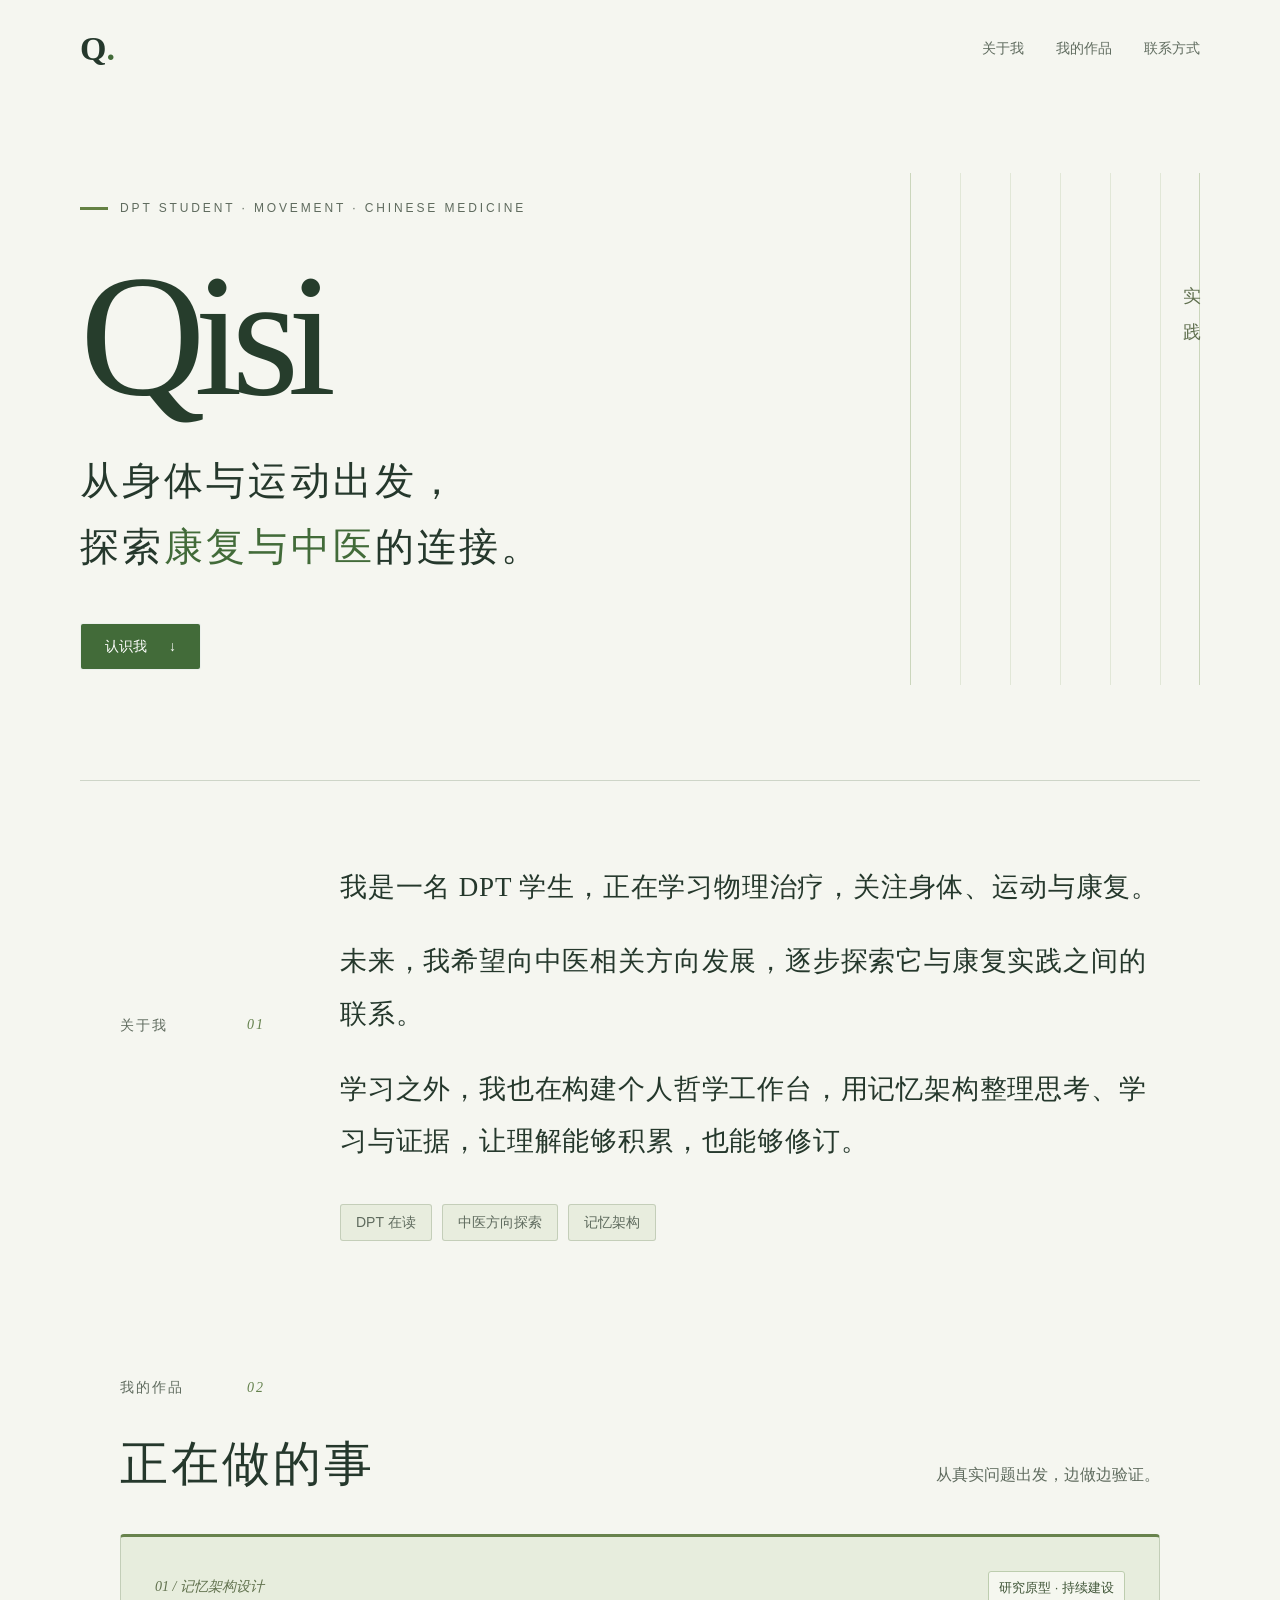
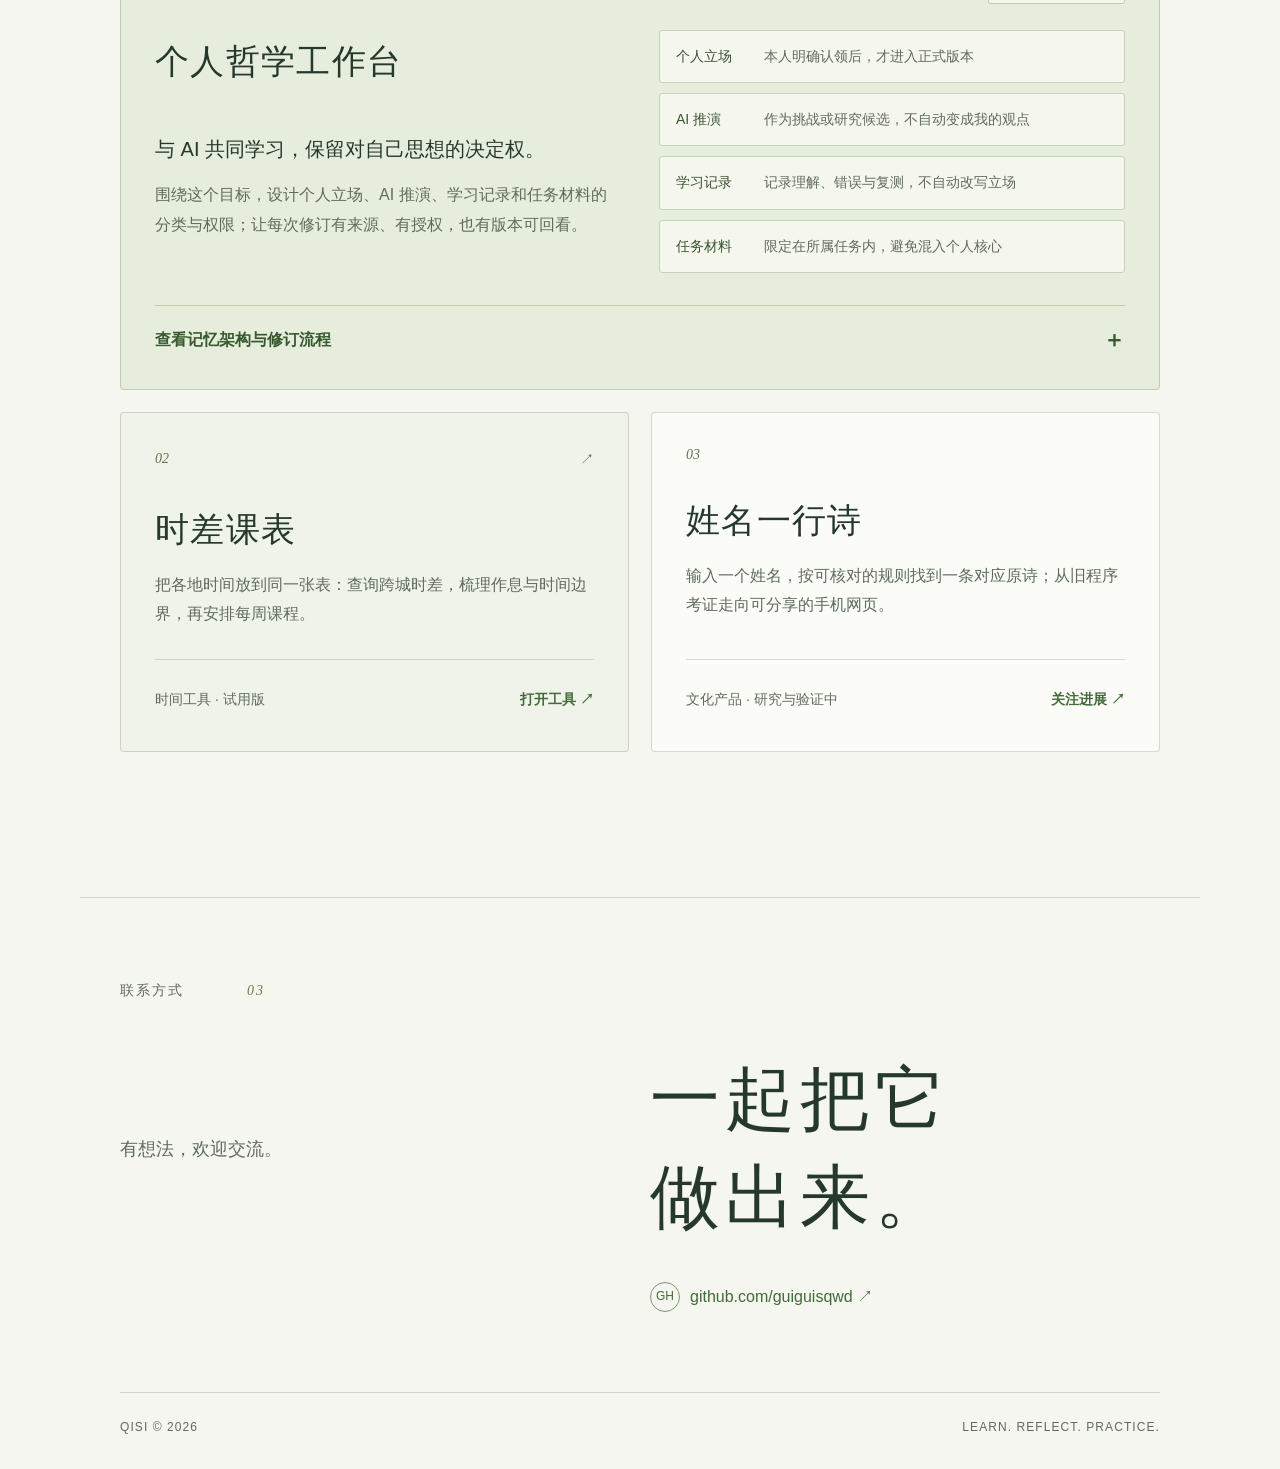
==== commit c4c4587a: "Clarify memory authority and add expandable architecture overview" ====
--- a/index.html
+++ b/index.html
@@ -15,6 +15,44 @@
     .work{padding-top:54px}.work-heading{display:flex;justify-content:space-between;align-items:baseline;gap:24px;margin:30px 0 36px}.work-heading h2{font:400 clamp(34px,4vw,48px)/1.4 "Songti SC","STSong",serif;letter-spacing:.06em;margin:0}.work-heading p{margin:0;color:var(--muted)}.project-grid{display:grid;grid-template-columns:repeat(2,minmax(0,1fr));gap:22px}.project-card{position:relative;min-width:0;padding:34px;min-height:330px;display:flex;flex-direction:column;border:1px solid var(--line);border-radius:4px;background:#fbfcf8;box-shadow:none;transition:transform .3s,box-shadow .3s}.project-card:hover{transform:translateY(-2px);box-shadow:0 8px 20px #35492c0d}.project-card.featured{grid-column:1/-1;display:grid;grid-template-columns:1fr 1fr;gap:0 45px;background:#e7eddd;border-top:3px solid #68834d}.card-top{display:flex;justify-content:space-between;align-items:center;grid-column:1/-1}.project-index{font:italic 14px Georgia,serif;color:#61724e}.spark{font-size:14px;color:#5a793f}.project-card h3{margin:34px 0 18px;font:400 clamp(27px,3vw,34px)/1.4 "Songti SC","STSong",serif;letter-spacing:.04em}.project-card>p{color:var(--muted);margin:0 0 30px;font-size:16px}.featured h3{grid-column:1;grid-row:2}.featured>p{grid-column:1;grid-row:3}.memory-layers{grid-column:2;grid-row:2/4;align-self:center;display:grid;gap:10px;margin:24px 0}.memory-layer{display:grid;grid-template-columns:90px 1fr;gap:12px;padding:13px 16px;border-radius:3px;border:1px solid #c7d2bb;background:#f5f7ef;font-size:14px}.memory-layer strong{font-weight:500;color:#3b5432}.memory-layer span{color:var(--muted)}.card-bottom{display:flex;justify-content:space-between;align-items:center;flex-wrap:wrap;gap:14px;grid-column:1/-1;border-top:1px solid var(--line);padding-top:22px;margin-top:auto;font-size:14px}.card-bottom>span{color:var(--muted)}.card-bottom a{color:var(--blue);font-weight:600;padding:5px 0}.timetable{background:#f0f3e9}
     .contact{max-width:1120px;margin:65px auto 0;border-top:1px solid var(--line);padding-bottom:30px;background:transparent}.contact-content{display:grid;grid-template-columns:1fr 1fr;align-items:center;margin-top:48px;gap:20px}.contact-kicker{color:var(--muted);margin:0;font-size:18px}.contact h2{font:400 clamp(42px,6vw,70px)/1.4 "Songti SC","STSong",serif;letter-spacing:.07em;margin:0}.contact-link{grid-column:2;display:flex;align-items:center;gap:10px;width:fit-content;max-width:100%;overflow-wrap:anywhere;font-size:16px;margin-top:15px;color:var(--blue)}.gh-mark{flex-shrink:0;display:grid;place-items:center;width:30px;height:30px;border:1px solid #839571;border-radius:50%;font-size:12px}footer{display:flex;justify-content:space-between;flex-wrap:wrap;gap:14px;border-top:1px solid var(--line);margin-top:80px;padding-top:24px;color:var(--muted);font-size:12px;letter-spacing:.09em}
     @media(max-width:720px){.site-nav{padding:25px 22px}.nav-links{gap:18px;font-size:14px}.hero{min-height:590px;padding:80px 22px 80px}.hero-kicker{font-size:12px;letter-spacing:.06em;flex-wrap:wrap}.hero h1{font-size:115px}.hero-line{font-size:25px;letter-spacing:.02em}.hero-mark{display:none}.hero::before{right:22px;width:16%;opacity:.35}.section{padding:58px 22px}.about{grid-template-columns:1fr;gap:28px}.principles{grid-column:1;margin:0}.work-heading{display:block}.work-heading p{margin-top:12px}.project-grid{grid-template-columns:1fr}.project-card{padding:25px;min-height:310px;border-radius:4px}.project-card.featured{display:flex;gap:0}.project-card h3{margin-top:26px}.memory-layers{margin:0 0 26px;width:100%}.memory-layer{grid-template-columns:80px 1fr;padding:12px;gap:6px}.contact{margin-top:20px}.contact-content{grid-template-columns:1fr;gap:25px;margin-top:32px}.contact h2{font-size:52px}.contact-link{grid-column:1;font-size:14px}footer{margin-top:55px;line-height:1.7}}
+    .project-card.featured{grid-template-columns:minmax(0,1fr) minmax(0,1fr);align-items:start;gap:0 38px}
+    .project-card.featured:hover{transform:none;box-shadow:none}
+    .project-status{font-size:13px;color:#405638;background:#f5f7ef;border:1px solid #bdcdae;border-radius:3px;padding:4px 10px}
+    .featured .card-top{flex-wrap:wrap;gap:12px}
+    .featured .workbench-intro{line-height:1.85;max-width:34em}
+    .workbench-intro>strong{display:block;color:var(--ink);font-size:20px;font-weight:500;line-height:1.65;margin-bottom:14px}
+    .featured .memory-layers{margin:26px 0;min-width:0}
+    .featured .memory-layer{grid-template-columns:76px minmax(0,1fr);gap:12px;align-items:start}
+    .architecture-details{grid-column:1/-1;border-top:1px solid #bdcdae;width:100%;min-width:0;margin-top:6px}
+    .architecture-details>summary{display:flex;justify-content:space-between;align-items:center;gap:20px;padding:20px 0 0;min-height:48px;list-style:none;font-size:16px;font-weight:600;color:#365a2e;cursor:pointer}
+    .architecture-details>summary::-webkit-details-marker{display:none}
+    .architecture-details>summary:hover{color:#243f1e}
+    .architecture-details>summary:focus-visible{outline:2px solid #426b39;outline-offset:5px;border-radius:2px}
+    .detail-indicator{font-size:22px;line-height:1;transition:transform .2s}
+    .detail-open{display:none}
+    .architecture-details[open] .detail-closed{display:none}
+    .architecture-details[open] .detail-open{display:inline}
+    .architecture-details[open] .detail-indicator{transform:rotate(45deg)}
+    .architecture-body{padding-top:30px}
+    .architecture-body h4{font-size:18px;line-height:1.6;margin:0 0 9px;font-weight:600;letter-spacing:0}
+    .architecture-body p{font-size:16px;line-height:1.85;color:var(--muted);margin:0}
+    .design-principles{display:grid;grid-template-columns:repeat(3,minmax(0,1fr));gap:26px;margin-bottom:36px}
+    .design-principles>div{border-left:2px solid #879f6c;padding-left:16px}
+    .revision-example{border-top:1px solid #bdcdae;padding-top:28px}
+    .example-heading{display:flex;align-items:baseline;justify-content:space-between;gap:10px;flex-wrap:wrap;margin-bottom:10px}
+    .example-heading h4{margin:0}
+    .example-heading>span{font-size:14px;color:#536449}
+    .example-premise{max-width:54em}
+    .revision-steps{display:grid;grid-template-columns:repeat(3,minmax(0,1fr));gap:1px;padding:0;margin:22px 0;background:#c7d2bb;border:1px solid #c7d2bb;list-style:none}
+    .revision-steps li{padding:20px;background:#f5f7ef;min-width:0}
+    .step-number{display:block;font:14px/1.5 Georgia,serif;color:#587543;margin-bottom:10px}
+    .revision-steps strong{display:block;font-size:16px;margin-bottom:7px;font-weight:600}
+    .architecture-body .learning-branch{border-left:3px solid #68834d;padding:14px 18px;background:#dce5cf}
+    .learning-branch strong{color:var(--ink)}
+    .project-boundary{display:grid;grid-template-columns:100px minmax(0,1fr);gap:20px;border-top:1px solid #bdcdae;padding-top:24px;margin-top:30px}
+    .project-boundary h4{font-size:16px}
+    @media(max-width:850px){.design-principles{grid-template-columns:1fr;gap:20px}.revision-steps{grid-template-columns:repeat(2,minmax(0,1fr))}}
+    @media(max-width:720px){.project-card.featured{display:flex}.featured .card-top{width:100%}.featured .memory-layers{margin:0 0 22px}.featured .memory-layer{grid-template-columns:72px minmax(0,1fr);gap:8px}.workbench-intro>strong{font-size:20px}.project-status{font-size:12px}.architecture-body{padding-top:26px}.project-boundary{grid-template-columns:1fr;gap:6px}.project-boundary h4{margin:0}.revision-steps{grid-template-columns:1fr}.revision-steps li{padding:17px}.hero h1{font-size:clamp(80px,25vw,115px)}}
     @media(prefers-reduced-motion:reduce){html{scroll-behavior:auto}*,*::before,*::after{transition:none!important}}
   </style>
 </head>
@@ -24,7 +62,41 @@
     <section class="hero" id="top"><div class="hero-kicker"><span></span> DPT STUDENT · MOVEMENT · CHINESE MEDICINE</div><h1>Qisi</h1><p class="hero-line">从身体与运动出发，<br>探索<em>康复与中医</em>的连接。</p><a class="down-link" href="#about">认识我 <span aria-hidden="true">↓</span></a><div class="hero-mark" aria-hidden="true">实<br>践</div></section>
     <section class="section about" id="about"><div class="section-label">关于我 <span>01</span></div><div class="about-copy"><p>我是一名 DPT 学生，正在学习物理治疗，关注身体、运动与康复。</p><p>未来，我希望向中医相关方向发展，逐步探索它与康复实践之间的联系。</p><p>学习之外，我也在构建个人哲学工作台，用记忆架构整理思考、学习与证据，让理解能够积累，也能够修订。</p></div><div class="principles" aria-label="关注方向"><span>DPT 在读</span><span>中医方向探索</span><span>记忆架构</span></div></section>
     <section class="section work" id="work"><div class="section-label">我的作品 <span>02</span></div><div class="work-heading"><h2>正在做的事</h2><p>从真实问题出发，边做边验证。</p></div><div class="project-grid">
-      <article class="project-card featured" id="architecture"><div class="card-top"><span class="project-index">01</span><span class="spark" aria-hidden="true">01 / 研究</span></div><h3>个人哲学工作台</h3><p>把个人立场、学习状态、研究证据与任务知识分层保存，让每条记忆都能追溯来源、核对版本并持续修订。</p><div class="memory-layers" aria-label="记忆架构的三个层次"><div class="memory-layer"><strong>核心立场</strong><span>确认后生效，可继续修订</span></div><div class="memory-layer"><strong>学习与证据</strong><span>记录理解、遗忘与来源</span></div><div class="memory-layer"><strong>任务记忆</strong><span>彼此隔离，避免知识污染</span></div></div><div class="card-bottom"><span>记忆架构 · 持续构建中</span><a href="#architecture">查看架构 ↗</a></div></article>
+      <article class="project-card featured" id="architecture" aria-labelledby="workbench-title">
+        <div class="card-top"><span class="project-index">01 / 记忆架构设计</span><span class="project-status">研究原型 · 持续建设</span></div>
+        <h3 id="workbench-title">个人哲学工作台</h3>
+        <p class="workbench-intro"><strong>与 AI 共同学习，保留对自己思想的决定权。</strong>围绕这个目标，设计个人立场、AI 推演、学习记录和任务材料的分类与权限；让每次修订有来源、有授权，也有版本可回看。</p>
+        <div class="memory-layers" aria-label="记忆架构的四类材料及其边界">
+          <div class="memory-layer"><strong>个人立场</strong><span>本人明确认领后，才进入正式版本</span></div>
+          <div class="memory-layer"><strong>AI 推演</strong><span>作为挑战或研究候选，不自动变成我的观点</span></div>
+          <div class="memory-layer"><strong>学习记录</strong><span>记录理解、错误与复测，不自动改写立场</span></div>
+          <div class="memory-layer"><strong>任务材料</strong><span>限定在所属任务内，避免混入个人核心</span></div>
+        </div>
+        <details class="architecture-details">
+          <summary><span><span class="detail-closed">查看记忆架构与修订流程</span><span class="detail-open">收起架构说明</span></span><span class="detail-indicator" aria-hidden="true">＋</span></summary>
+          <div class="architecture-body">
+            <div class="design-principles">
+              <div><h4>来源可定位</h4><p>区分用户原话、AI 推演和外部证据，让每条材料的来处可以核对。</p></div>
+              <div><h4>授权有边界</h4><p>允许继续研究，不等于接受研究结论。立场修订需要另行确认。</p></div>
+              <div><h4>版本可追溯</h4><p>确认后的修改形成新版本，保留旧版本与修订依据，支持审计和恢复。</p></div>
+            </div>
+            <section class="revision-example" aria-labelledby="revision-title">
+              <div class="example-heading"><h4 id="revision-title">一个判断，怎样成为正式立场？</h4><span>虚构示例 · 设计流程</span></div>
+              <p class="example-premise">假设我提出：“准备充分之后，才应该开始实践。”下面用这个情境解释设计，并非已完成的自动化运行演示。</p>
+              <ol class="revision-steps">
+                <li><span class="step-number" aria-hidden="true">01</span><strong>暂时提出判断</strong><p>先记录这个想法，不默认它已经是我的正式立场。</p></li>
+                <li><span class="step-number" aria-hidden="true">02</span><strong>AI 提出挑战</strong><p>“小规模尝试能否帮助准备？”反例先进入待授权材料。</p></li>
+                <li><span class="step-number" aria-hidden="true">03</span><strong>本人授权研究</strong><p>由我决定是否继续探索；这一授权不代表认领结论。</p></li>
+                <li><span class="step-number" aria-hidden="true">04</span><strong>保存研究依据</strong><p>记录可定位来源、其他解释、适用边界与可推翻条件。</p></li>
+                <li><span class="step-number" aria-hidden="true">05</span><strong>形成修订候选</strong><p>提出有依据的修订建议，等待我决定是否采纳。</p></li>
+                <li><span class="step-number" aria-hidden="true">06</span><strong>确认后形成版本</strong><p>采纳后形成新版本，保留旧版本；未采纳则不改写正式立场。</p></li>
+              </ol>
+              <p class="learning-branch"><strong>答错题，走另一条路径。</strong>更新学习记录与复测安排，不因此自动修改个人立场。</p>
+            </section>
+            <div class="project-boundary"><h4>当前阶段</h4><p>持续建设中的研究原型。完整可复现演示、公开模板与部分自动化仍待完善；学习效果、跨领域适用性和长期成本尚待验证。</p></div>
+          </div>
+        </details>
+      </article>
       <article class="project-card timetable"><div class="card-top"><span class="project-index">02</span><span class="spark" aria-hidden="true">↗</span></div><h3>时差课表</h3><p>把各地时间放到同一张表：查询跨城时差，梳理作息与时间边界，再安排每周课程。</p><div class="card-bottom"><span>时间工具 · 试用版</span><a href="https://shicha-kebiao.guiguisqwd.chatgpt.site/" target="_blank" rel="noopener noreferrer" aria-label="打开时差课表（新窗口）">打开工具 ↗</a></div></article>
       <article class="project-card"><div class="card-top"><span class="project-index">03</span></div><h3>姓名一行诗</h3><p>输入一个姓名，按可核对的规则找到一条对应原诗；从旧程序考证走向可分享的手机网页。</p><div class="card-bottom"><span>文化产品 · 研究与验证中</span><a href="#contact">关注进展 ↗</a></div></article>
     </div></section>
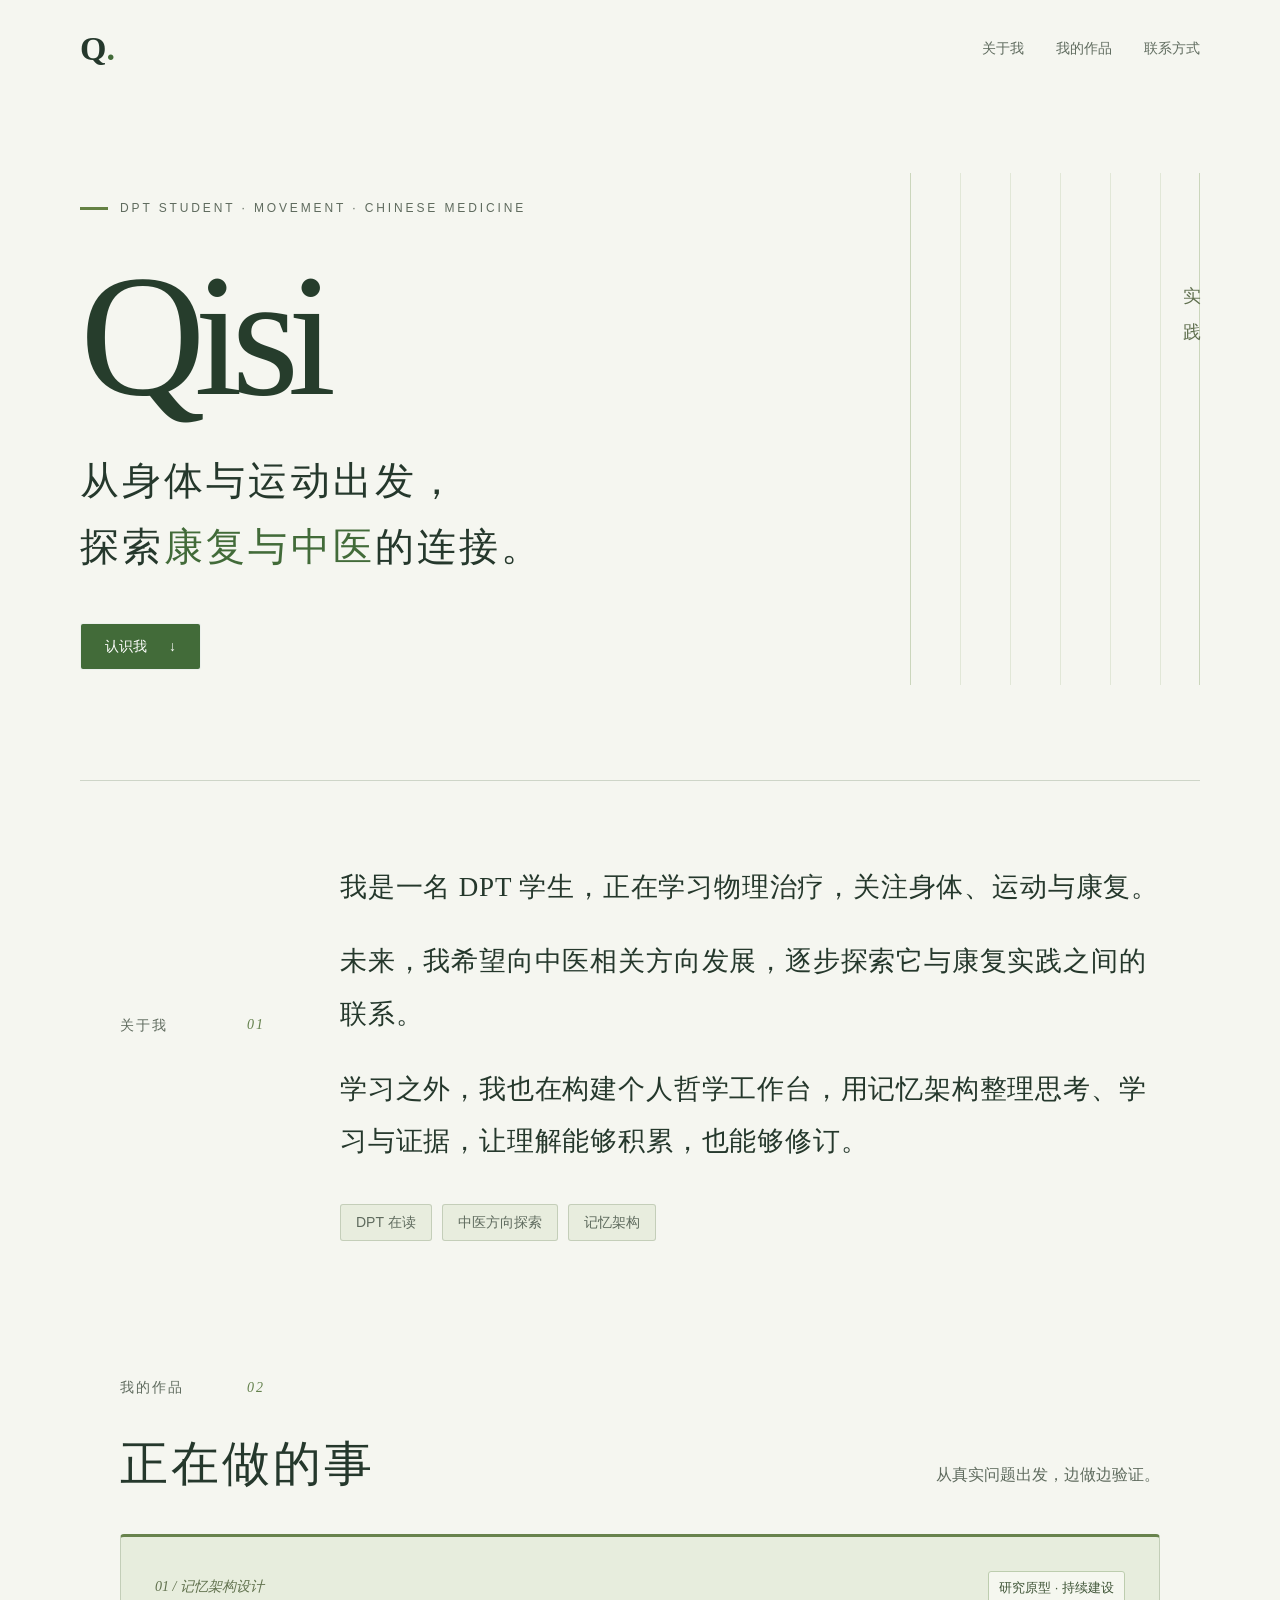
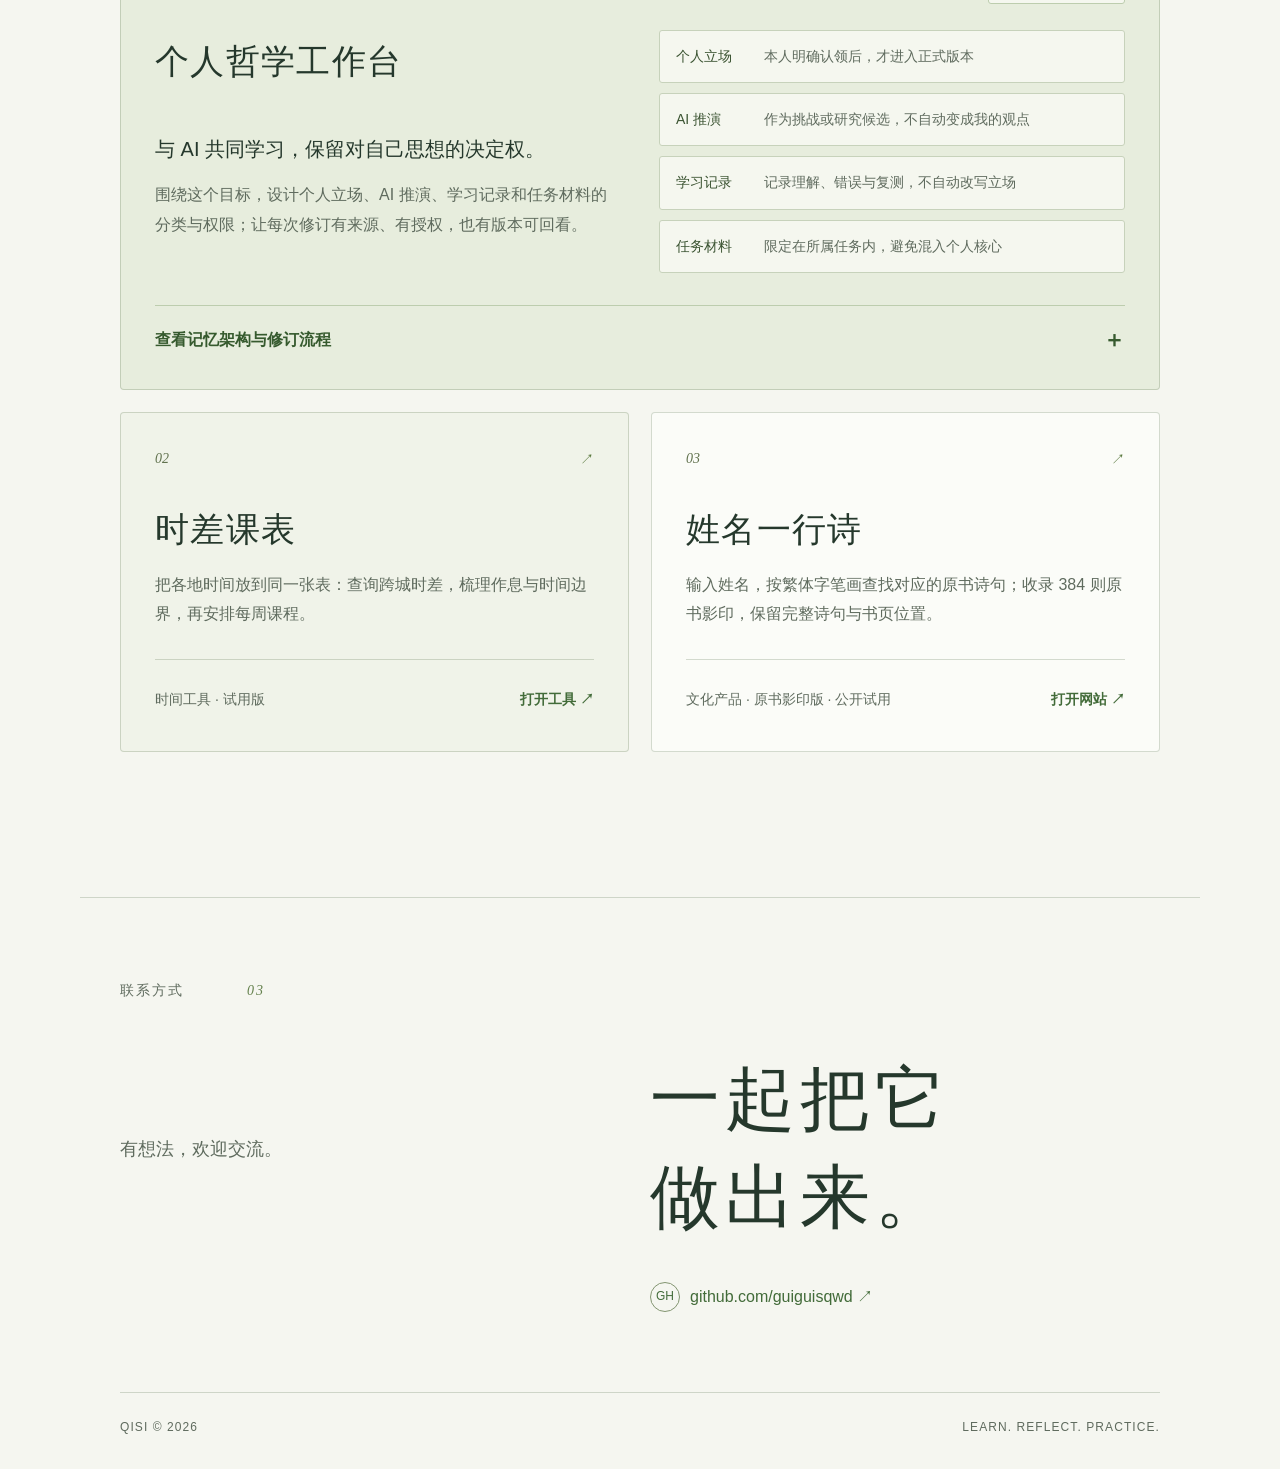
==== commit ad416fab: "Add live name poem website link to homepage" ====
--- a/index.html
+++ b/index.html
@@ -98,7 +98,7 @@
         </details>
       </article>
       <article class="project-card timetable"><div class="card-top"><span class="project-index">02</span><span class="spark" aria-hidden="true">↗</span></div><h3>时差课表</h3><p>把各地时间放到同一张表：查询跨城时差，梳理作息与时间边界，再安排每周课程。</p><div class="card-bottom"><span>时间工具 · 试用版</span><a href="https://shicha-kebiao.guiguisqwd.chatgpt.site/" target="_blank" rel="noopener noreferrer" aria-label="打开时差课表（新窗口）">打开工具 ↗</a></div></article>
-      <article class="project-card"><div class="card-top"><span class="project-index">03</span></div><h3>姓名一行诗</h3><p>输入一个姓名，按可核对的规则找到一条对应原诗；从旧程序考证走向可分享的手机网页。</p><div class="card-bottom"><span>文化产品 · 研究与验证中</span><a href="#contact">关注进展 ↗</a></div></article>
+      <article class="project-card"><div class="card-top"><span class="project-index">03</span><span class="spark" aria-hidden="true">↗</span></div><h3>姓名一行诗</h3><p>输入姓名，按繁体字笔画查找对应的原书诗句；收录 384 则原书影印，保留完整诗句与书页位置。</p><div class="card-bottom"><span>文化产品 · 原书影印版 · 公开试用</span><a href="https://name-poem.guiguisqwd.chatgpt.site/app/" target="_blank" rel="noopener noreferrer" aria-label="打开姓名一行诗（新窗口）">打开网站 ↗</a></div></article>
     </div></section>
     <section class="section contact" id="contact"><div class="section-label">联系方式 <span>03</span></div><div class="contact-content"><p class="contact-kicker">有想法，欢迎交流。</p><h2>一起把它<br>做出来。</h2><a class="contact-link" href="https://github.com/guiguisqwd" target="_blank" rel="noreferrer"><span class="gh-mark" aria-hidden="true">GH</span> github.com/guiguisqwd ↗</a></div><footer><span>QISI © 2026</span><span>LEARN. REFLECT. PRACTICE.</span></footer></section>
   </main>
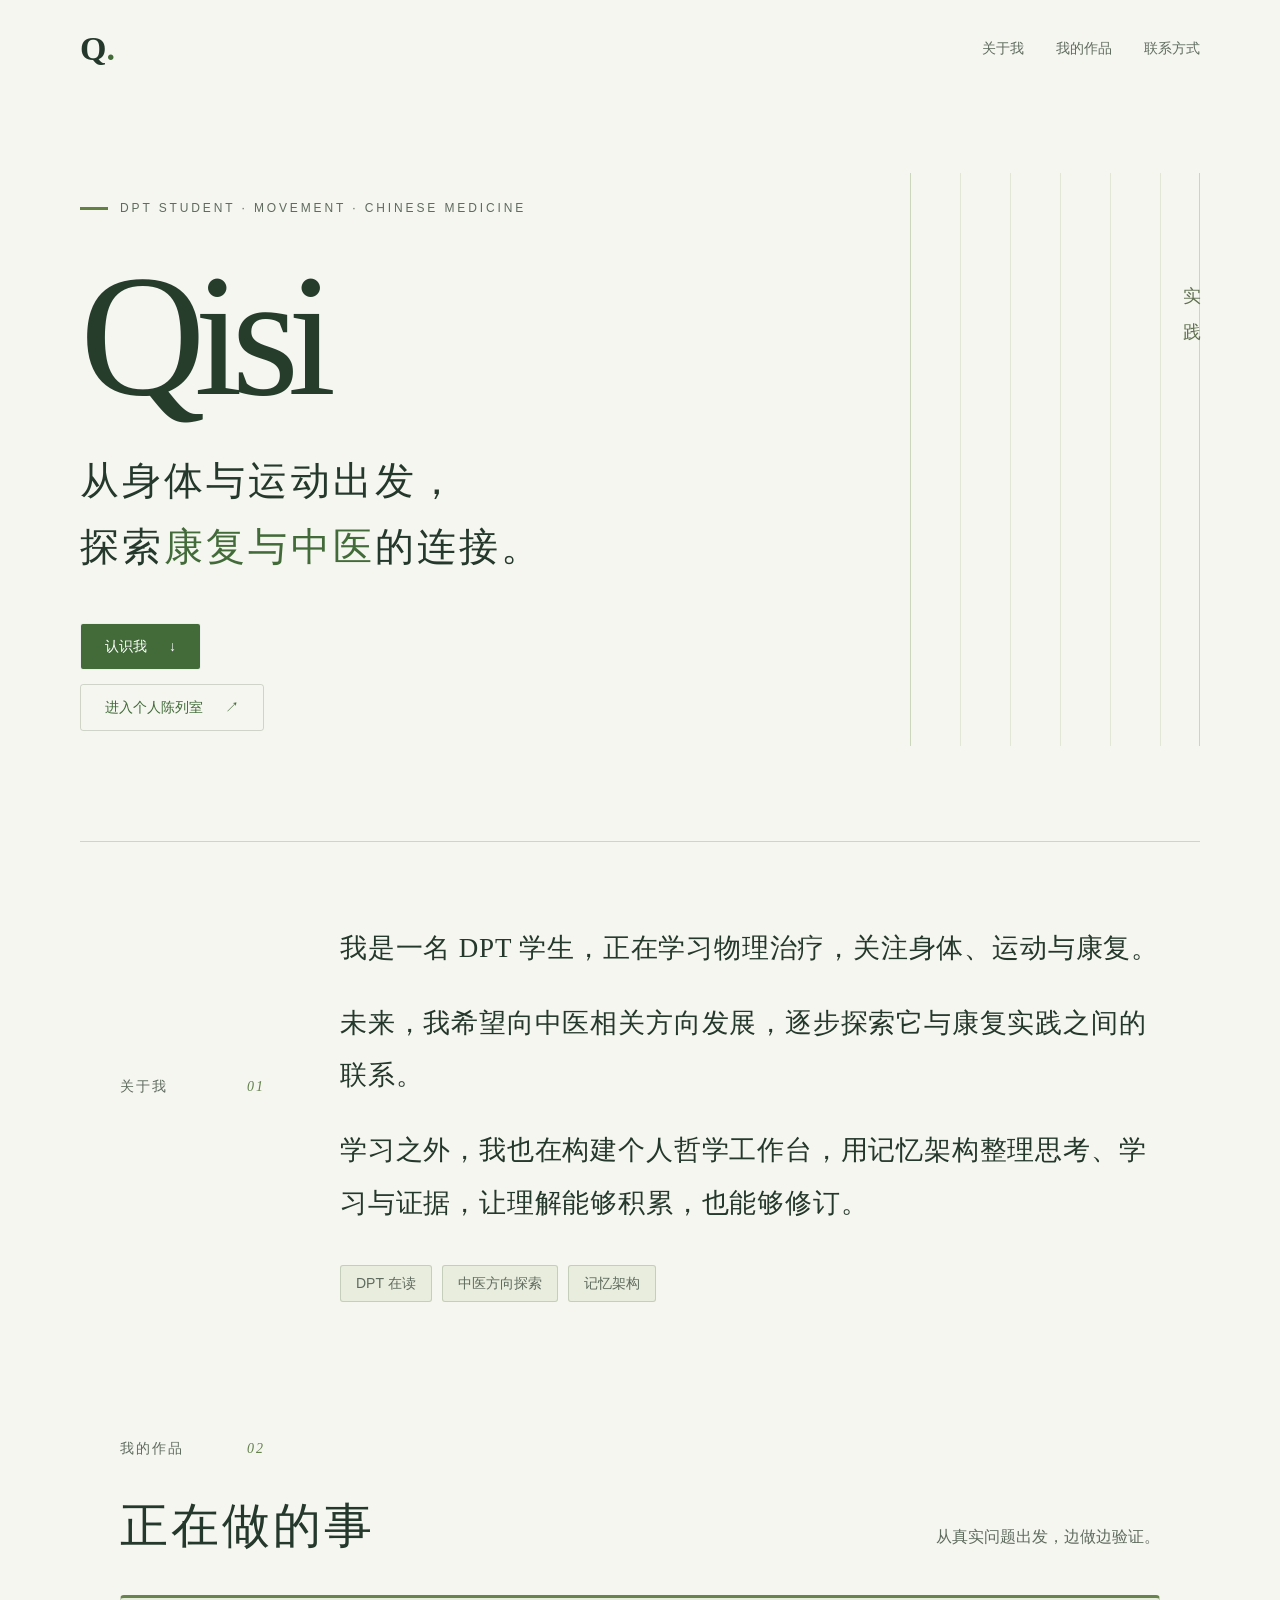
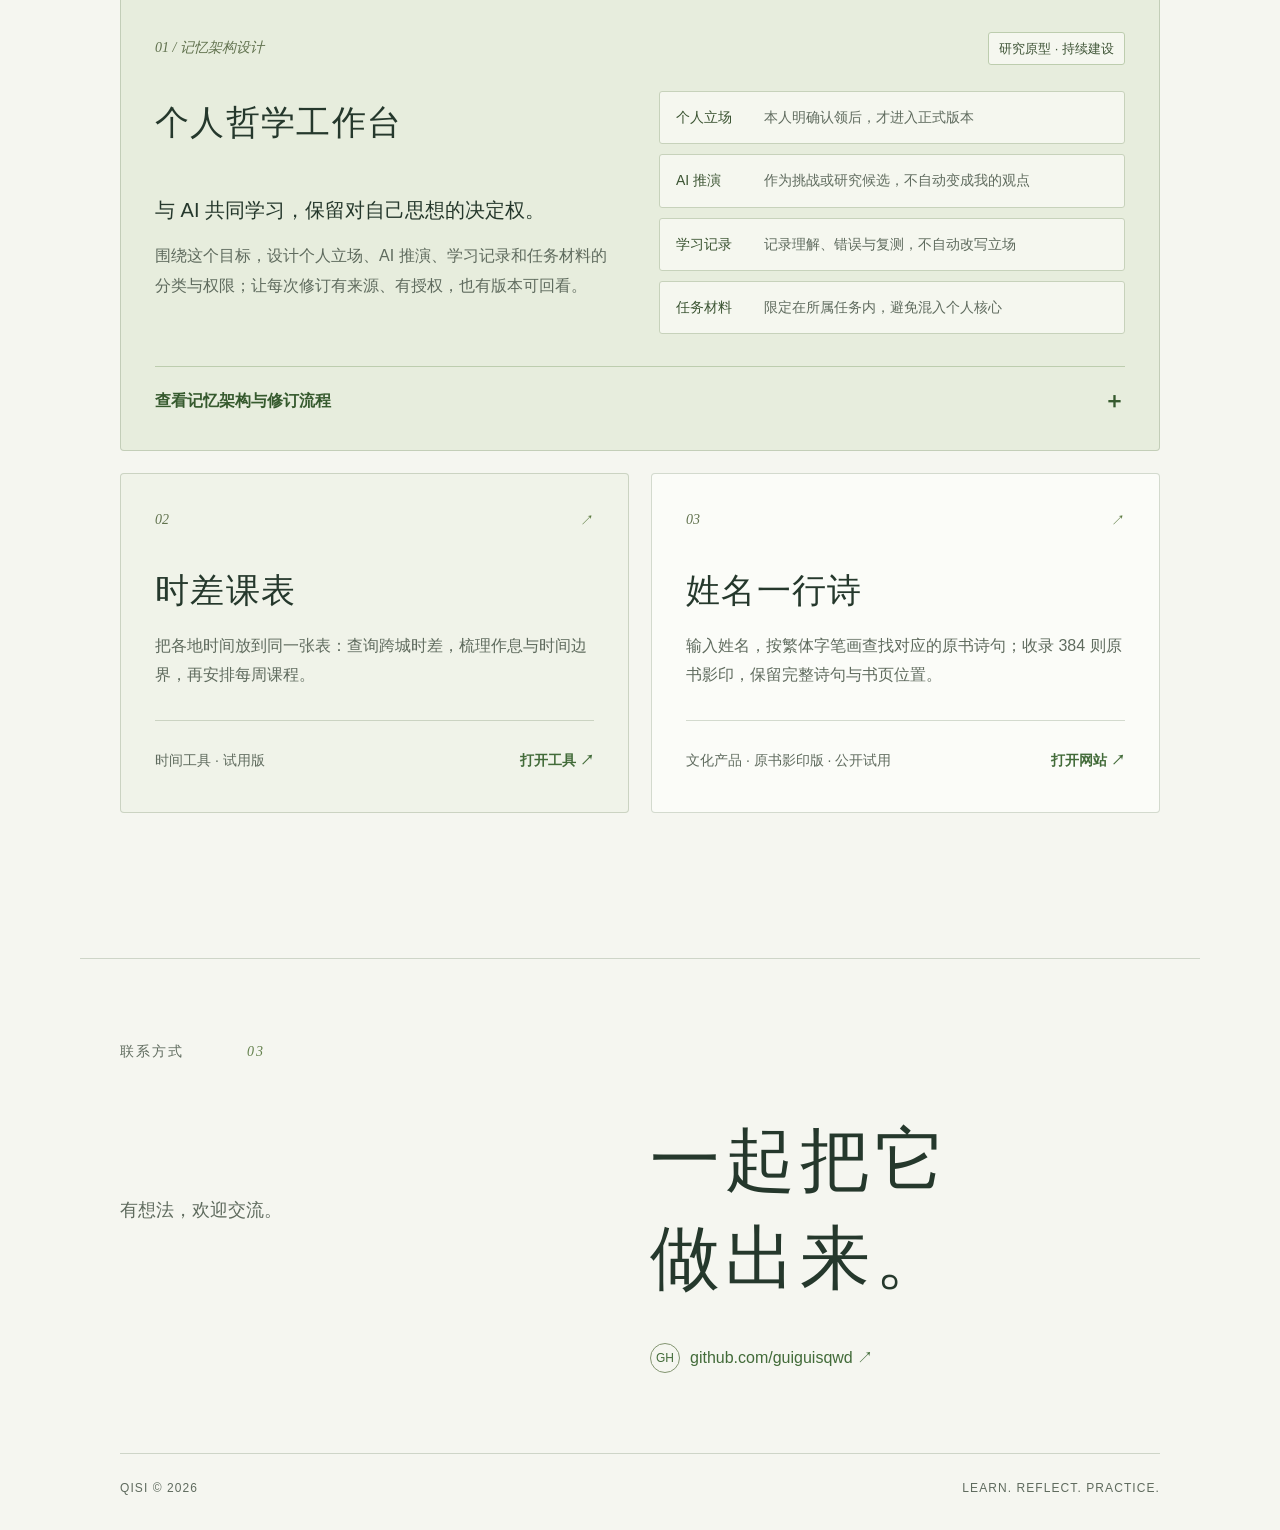
==== commit 73ae221c: "Add personal showroom link to homepage" ====
--- a/index.html
+++ b/index.html
@@ -59,7 +59,7 @@
 <body>
   <nav class="site-nav" aria-label="页面导航"><a class="monogram" href="#top" aria-label="返回顶部">Q<span>.</span></a><div class="nav-links"><a href="#about">关于我</a><a href="#work">我的作品</a><a href="#contact">联系方式</a></div></nav>
   <main>
-    <section class="hero" id="top"><div class="hero-kicker"><span></span> DPT STUDENT · MOVEMENT · CHINESE MEDICINE</div><h1>Qisi</h1><p class="hero-line">从身体与运动出发，<br>探索<em>康复与中医</em>的连接。</p><a class="down-link" href="#about">认识我 <span aria-hidden="true">↓</span></a><div class="hero-mark" aria-hidden="true">实<br>践</div></section>
+    <section class="hero" id="top"><div class="hero-kicker"><span></span> DPT STUDENT · MOVEMENT · CHINESE MEDICINE</div><h1>Qisi</h1><p class="hero-line">从身体与运动出发，<br>探索<em>康复与中医</em>的连接。</p><a class="down-link" href="#about">认识我 <span aria-hidden="true">↓</span></a><a class="down-link showroom-link" href="/showroom/" style="margin-top:14px;background:transparent;color:var(--blue);border-color:var(--line)">进入个人陈列室 <span aria-hidden="true">↗</span></a><div class="hero-mark" aria-hidden="true">实<br>践</div></section>
     <section class="section about" id="about"><div class="section-label">关于我 <span>01</span></div><div class="about-copy"><p>我是一名 DPT 学生，正在学习物理治疗，关注身体、运动与康复。</p><p>未来，我希望向中医相关方向发展，逐步探索它与康复实践之间的联系。</p><p>学习之外，我也在构建个人哲学工作台，用记忆架构整理思考、学习与证据，让理解能够积累，也能够修订。</p></div><div class="principles" aria-label="关注方向"><span>DPT 在读</span><span>中医方向探索</span><span>记忆架构</span></div></section>
     <section class="section work" id="work"><div class="section-label">我的作品 <span>02</span></div><div class="work-heading"><h2>正在做的事</h2><p>从真实问题出发，边做边验证。</p></div><div class="project-grid">
       <article class="project-card featured" id="architecture" aria-labelledby="workbench-title">
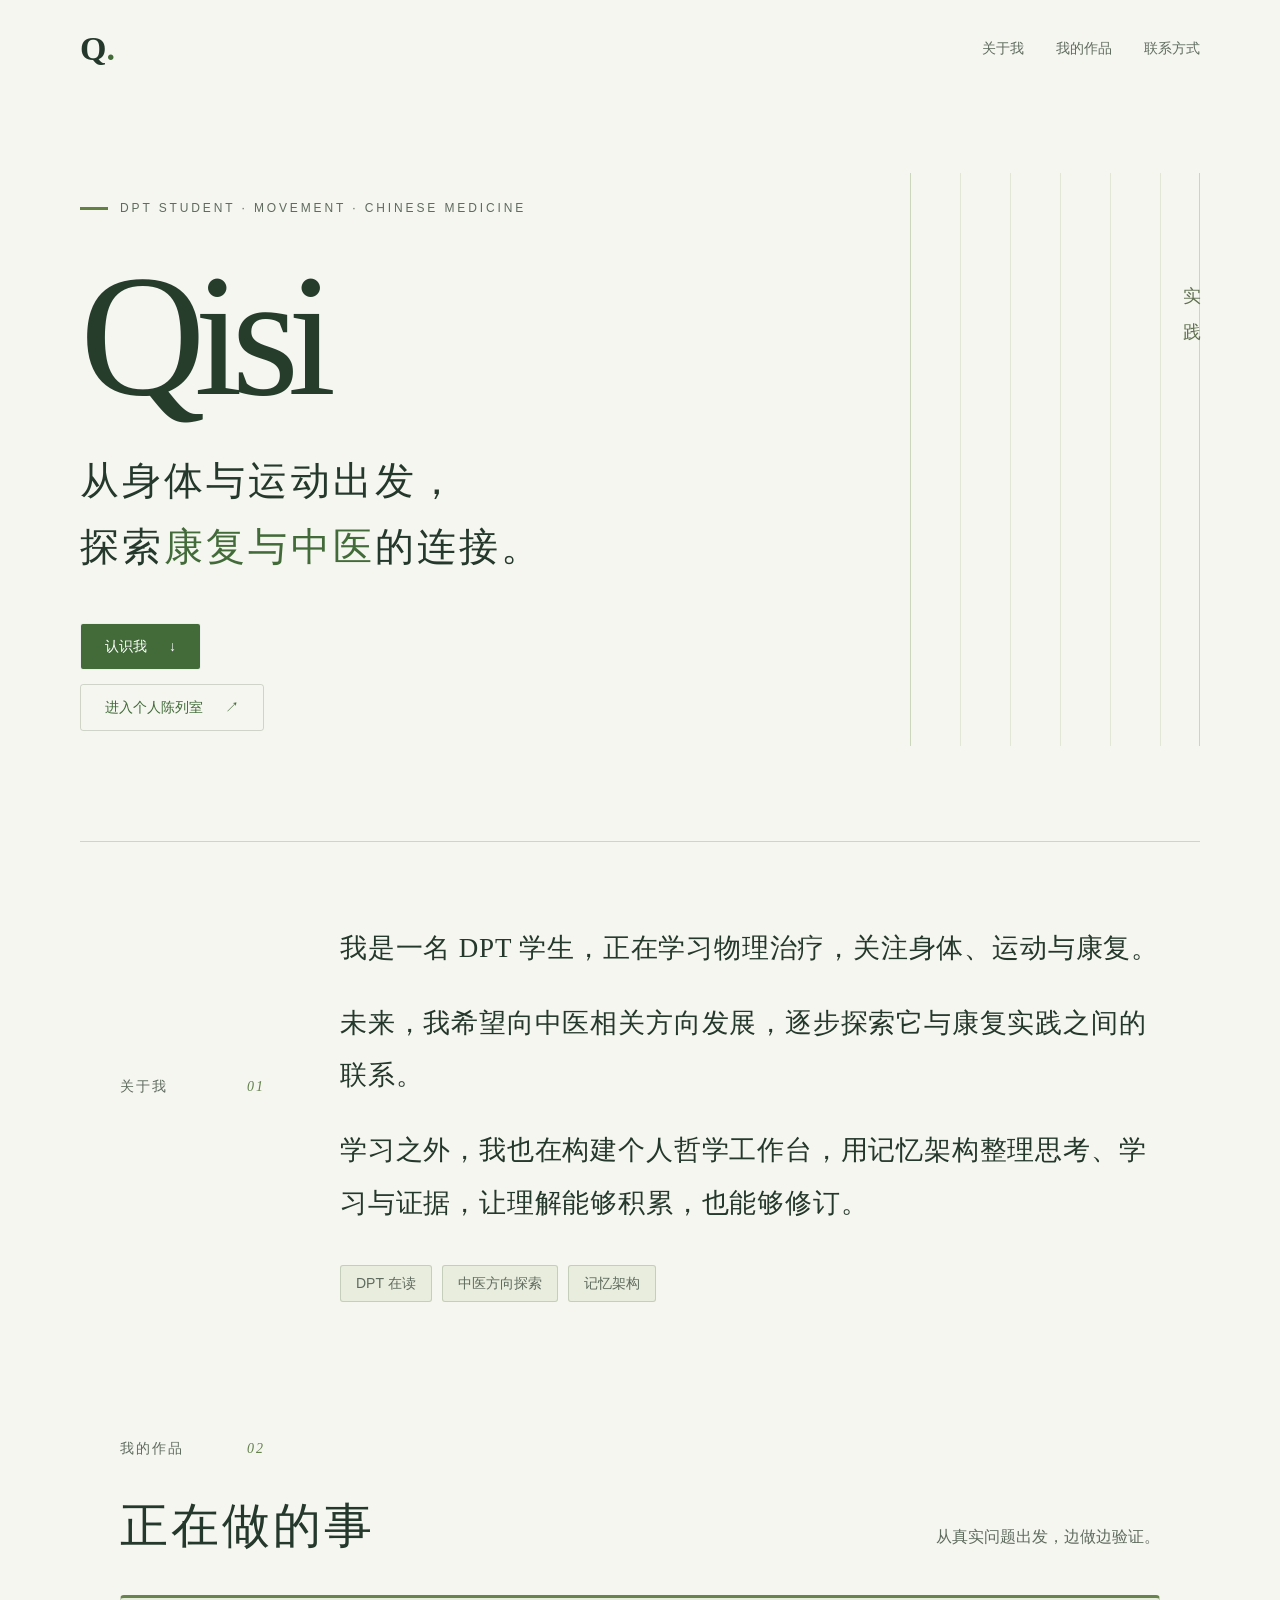
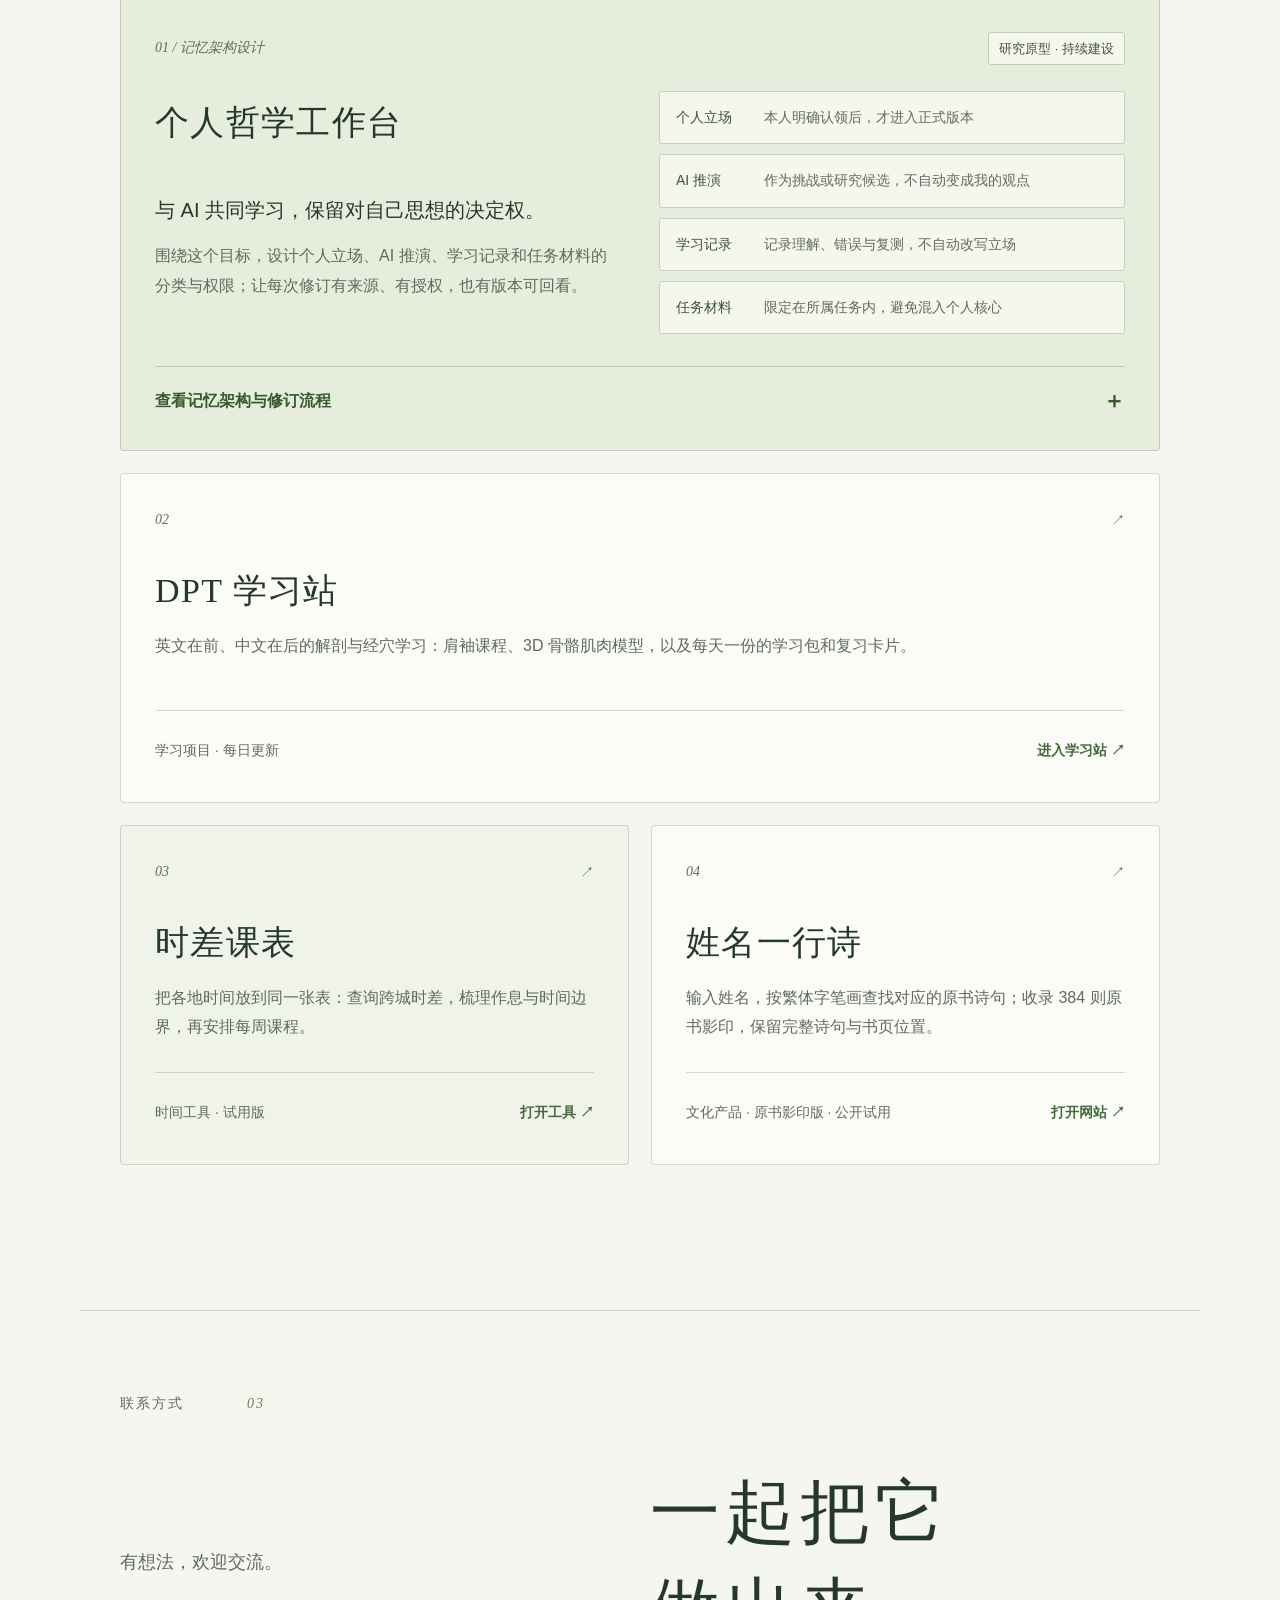
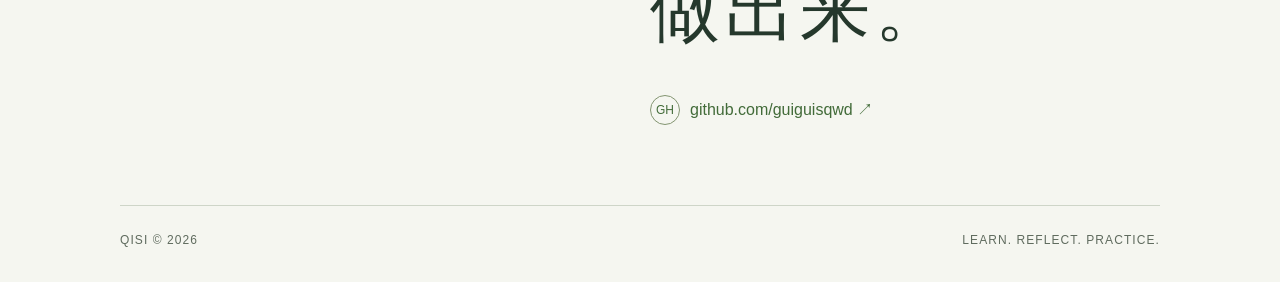
==== commit 0a5c65a3: "Link the DPT study site from the homepage and redirect old shoulder-study URLs Co-Authored-By: Claud" ====
--- a/index.html
+++ b/index.html
@@ -97,8 +97,9 @@
           </div>
         </details>
       </article>
-      <article class="project-card timetable"><div class="card-top"><span class="project-index">02</span><span class="spark" aria-hidden="true">↗</span></div><h3>时差课表</h3><p>把各地时间放到同一张表：查询跨城时差，梳理作息与时间边界，再安排每周课程。</p><div class="card-bottom"><span>时间工具 · 试用版</span><a href="https://shicha-kebiao.guiguisqwd.chatgpt.site/" target="_blank" rel="noopener noreferrer" aria-label="打开时差课表（新窗口）">打开工具 ↗</a></div></article>
-      <article class="project-card"><div class="card-top"><span class="project-index">03</span><span class="spark" aria-hidden="true">↗</span></div><h3>姓名一行诗</h3><p>输入姓名，按繁体字笔画查找对应的原书诗句；收录 384 则原书影印，保留完整诗句与书页位置。</p><div class="card-bottom"><span>文化产品 · 原书影印版 · 公开试用</span><a href="https://name-poem.guiguisqwd.chatgpt.site/app/" target="_blank" rel="noopener noreferrer" aria-label="打开姓名一行诗（新窗口）">打开网站 ↗</a></div></article>
+      <article class="project-card dpt-study" style="grid-column:1/-1"><div class="card-top"><span class="project-index">02</span><span class="spark" aria-hidden="true">↗</span></div><h3>DPT 学习站</h3><p>英文在前、中文在后的解剖与经穴学习：肩袖课程、3D 骨骼肌肉模型，以及每天一份的学习包和复习卡片。</p><div class="card-bottom"><span>学习项目 · 每日更新</span><a href="/dpt-study/study.html" aria-label="打开 DPT 学习站">进入学习站 ↗</a></div></article>
+      <article class="project-card timetable"><div class="card-top"><span class="project-index">03</span><span class="spark" aria-hidden="true">↗</span></div><h3>时差课表</h3><p>把各地时间放到同一张表：查询跨城时差，梳理作息与时间边界，再安排每周课程。</p><div class="card-bottom"><span>时间工具 · 试用版</span><a href="https://shicha-kebiao.guiguisqwd.chatgpt.site/" target="_blank" rel="noopener noreferrer" aria-label="打开时差课表（新窗口）">打开工具 ↗</a></div></article>
+      <article class="project-card"><div class="card-top"><span class="project-index">04</span><span class="spark" aria-hidden="true">↗</span></div><h3>姓名一行诗</h3><p>输入姓名，按繁体字笔画查找对应的原书诗句；收录 384 则原书影印，保留完整诗句与书页位置。</p><div class="card-bottom"><span>文化产品 · 原书影印版 · 公开试用</span><a href="https://name-poem.guiguisqwd.chatgpt.site/app/" target="_blank" rel="noopener noreferrer" aria-label="打开姓名一行诗（新窗口）">打开网站 ↗</a></div></article>
     </div></section>
     <section class="section contact" id="contact"><div class="section-label">联系方式 <span>03</span></div><div class="contact-content"><p class="contact-kicker">有想法，欢迎交流。</p><h2>一起把它<br>做出来。</h2><a class="contact-link" href="https://github.com/guiguisqwd" target="_blank" rel="noreferrer"><span class="gh-mark" aria-hidden="true">GH</span> github.com/guiguisqwd ↗</a></div><footer><span>QISI © 2026</span><span>LEARN. REFLECT. PRACTICE.</span></footer></section>
   </main>
